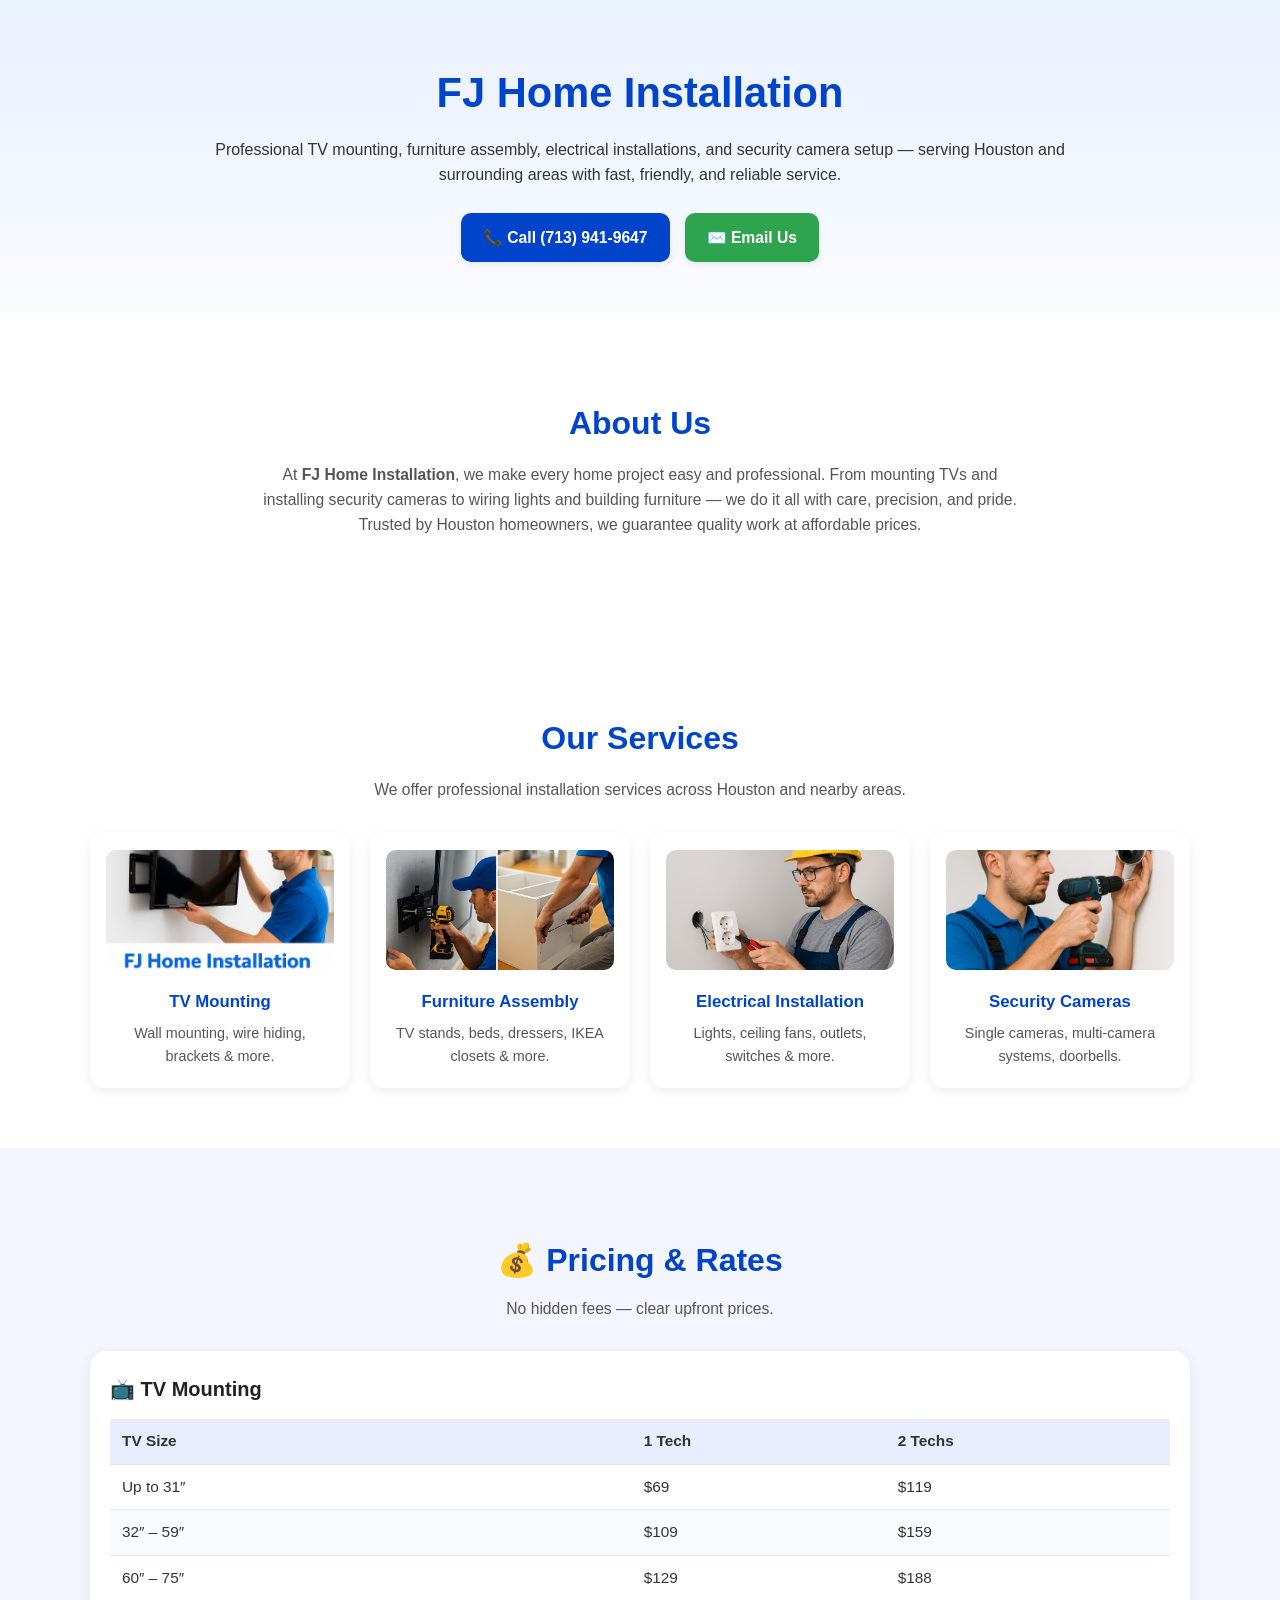
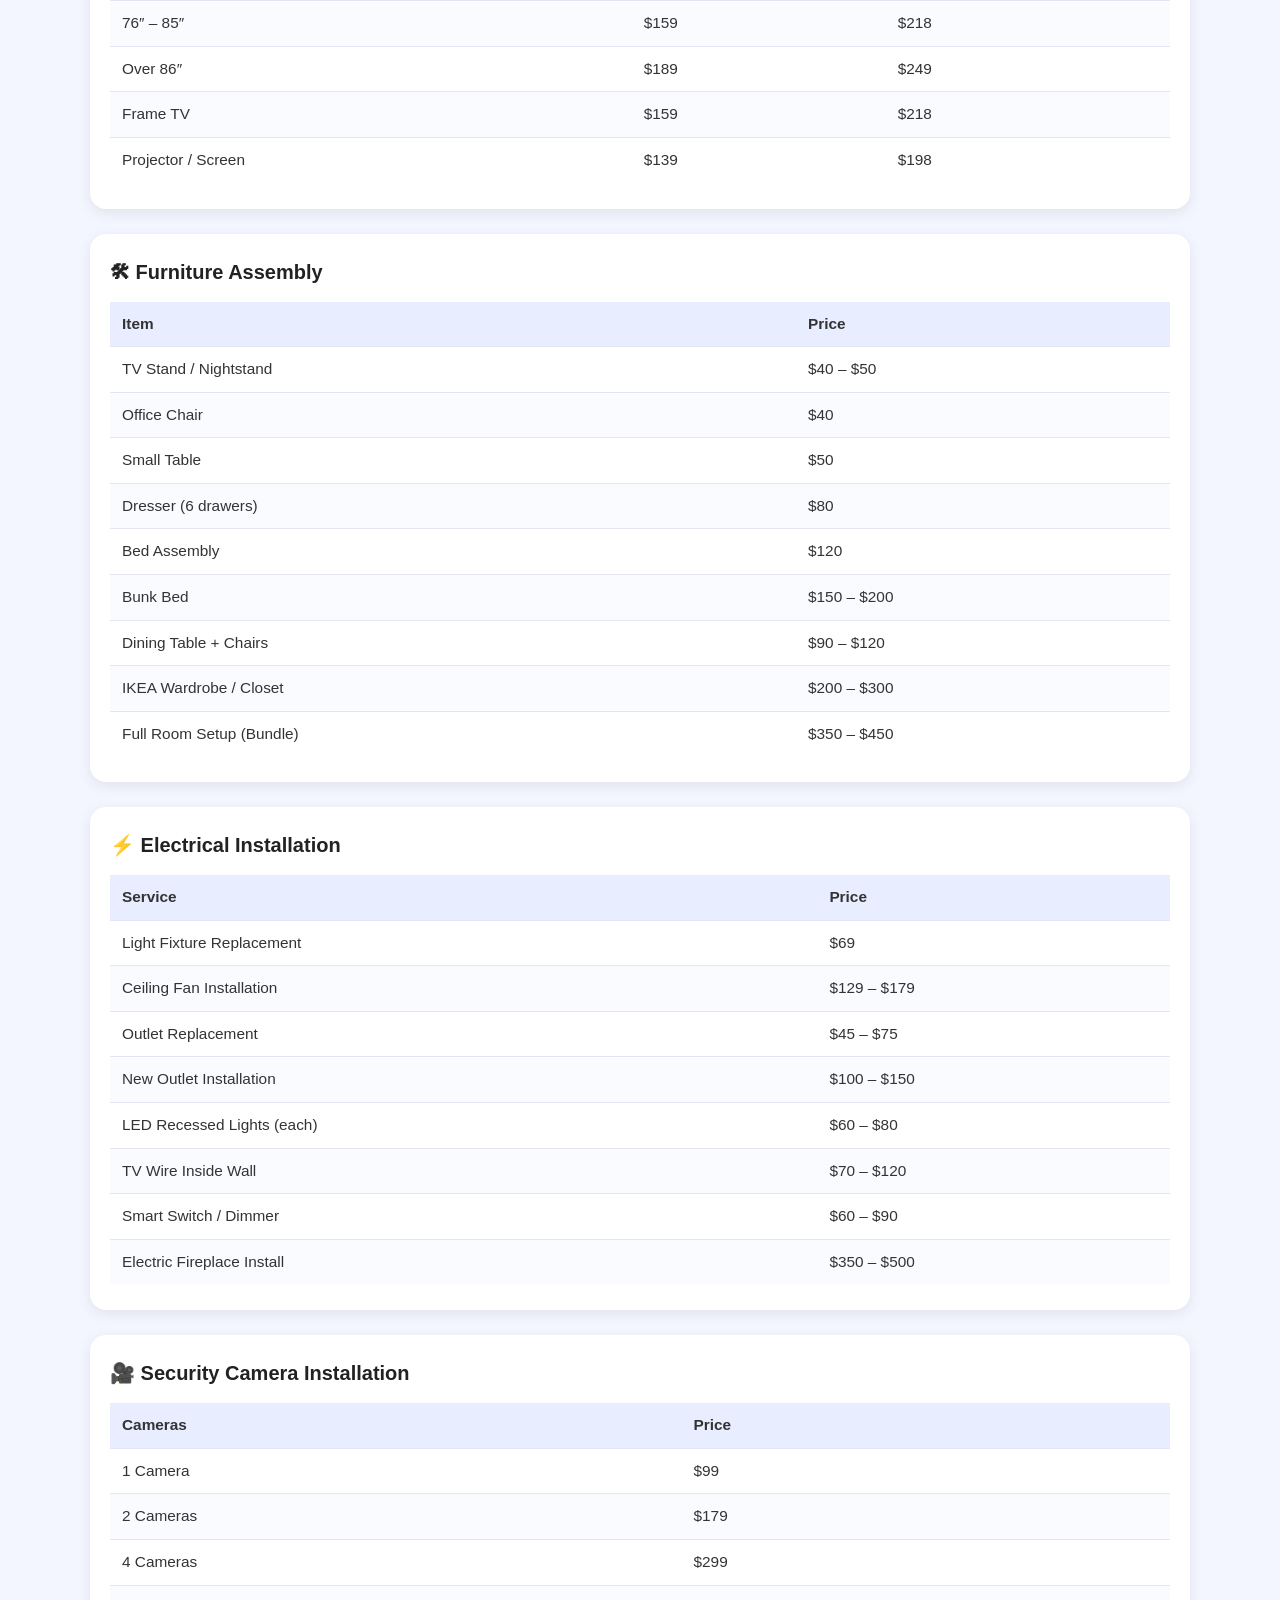
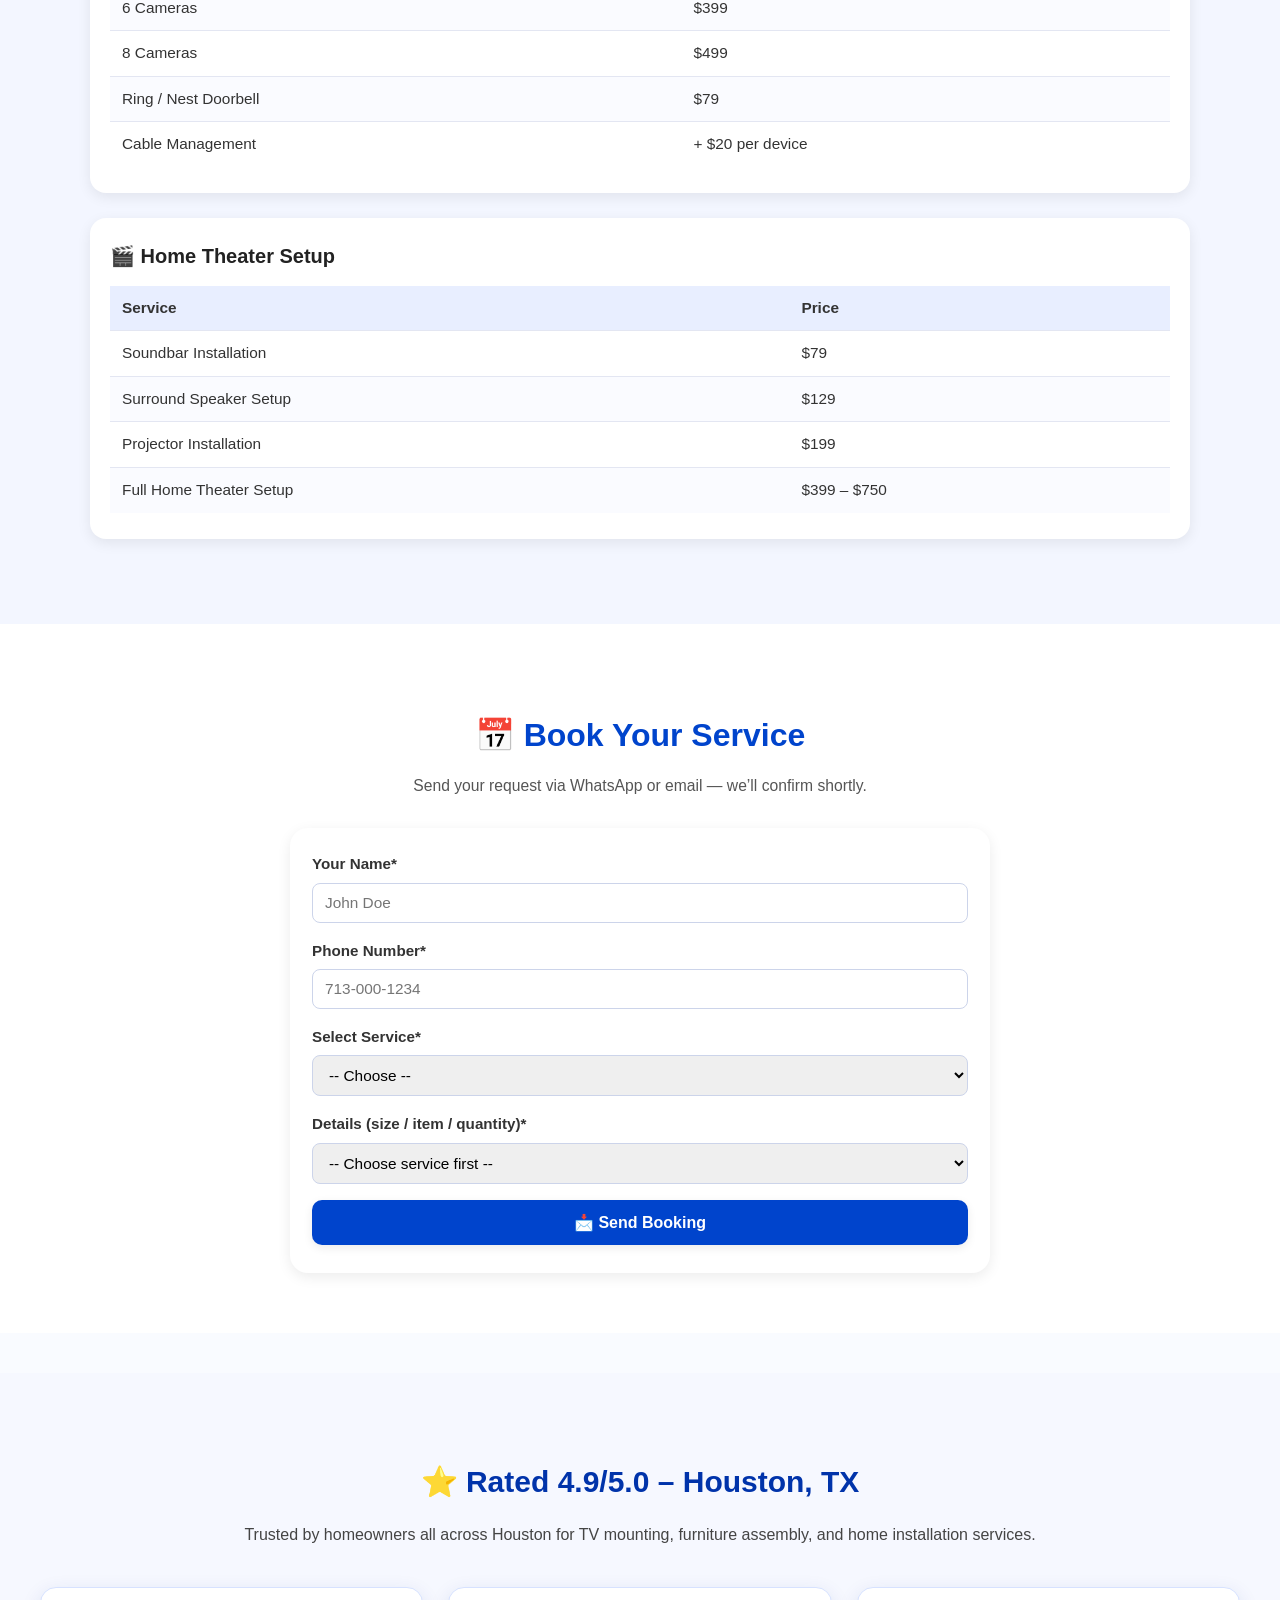
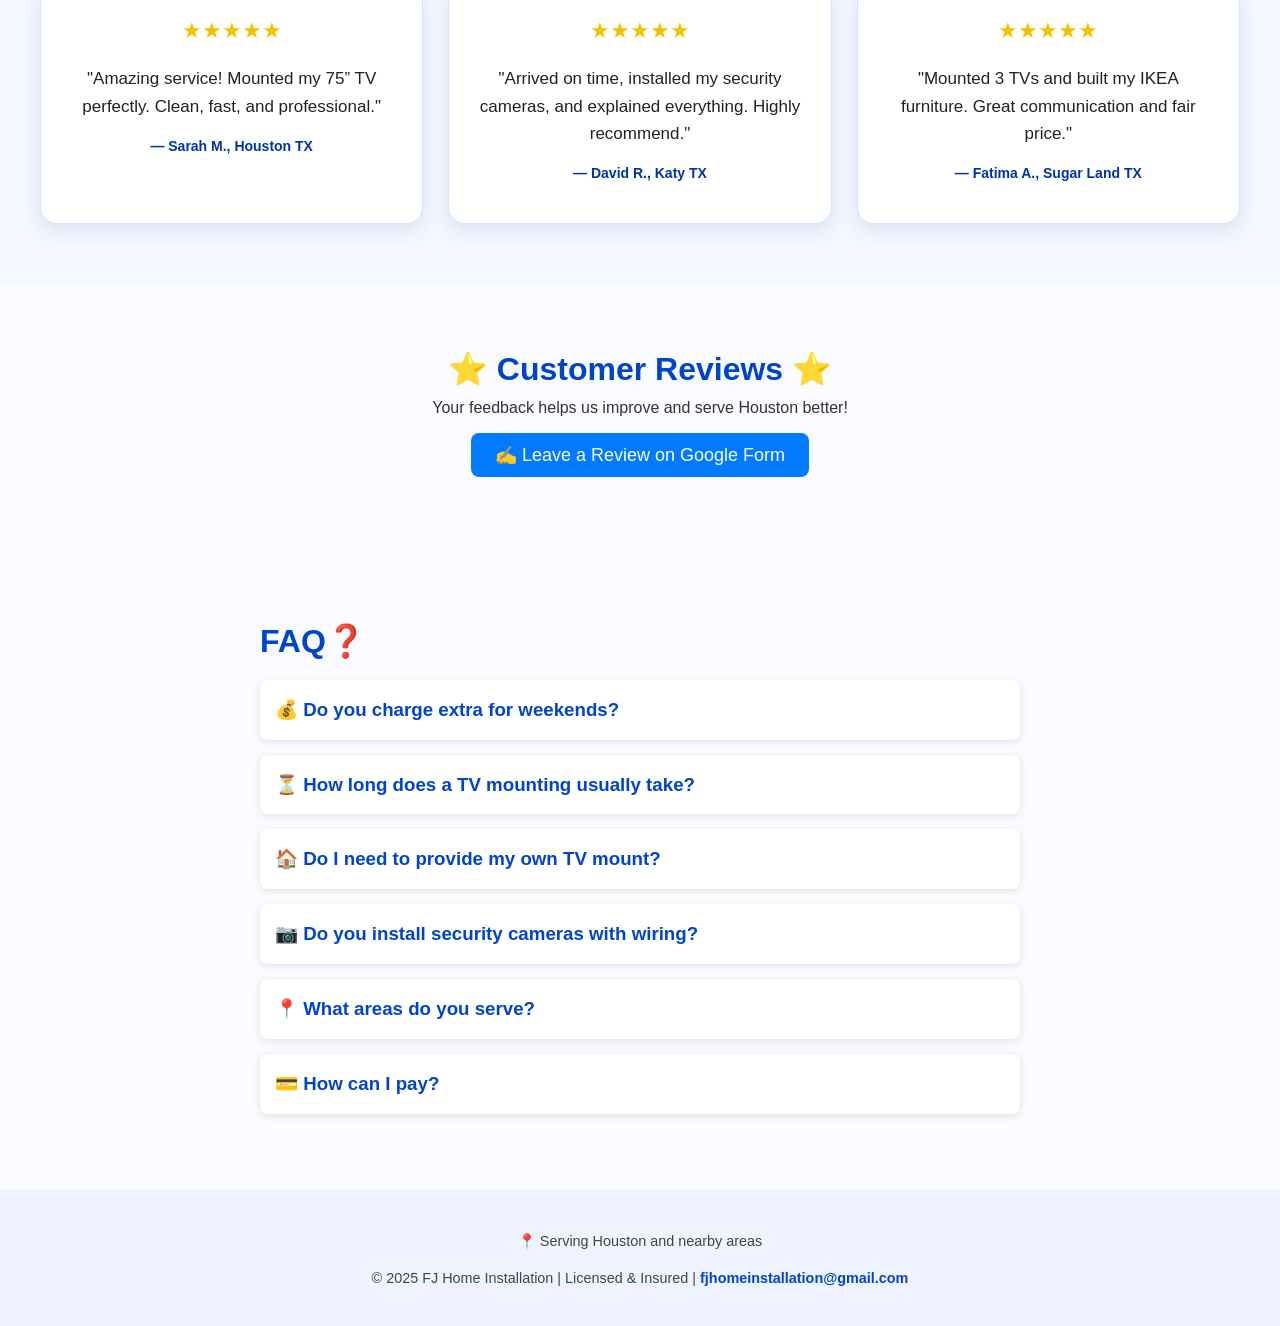
==== index.html @ ea945978 "Update index.html" ====
<!DOCTYPE html>
<html lang="en">
<head>
  <meta charset="UTF-8" />
  <meta name="viewport" content="width=device-width, initial-scale=1.0" />

  <!-- SEO -->
  <title>FJ Home Installation | TV Mounting & Furniture Assembly in Houston TX</title>
  <meta name="description" content="Professional TV mounting, IKEA furniture assembly, electrical work, security camera setup, and home installation services in Houston, Texas. Fast, reliable service — call (713) 941-9647. Licensed & insured.">
  <meta name="keywords" content="TV mounting Houston, IKEA furniture assembly, handyman Houston, home installation Houston Texas, electrical installation Houston, camera setup Houston, furniture assembly near me, TV mounting service TX">
  <meta name="author" content="FJ Home Installation">
  <meta name="robots" content="index, follow">

  <!-- Open Graph (Social Media Preview) -->
  <meta property="og:title" content="FJ Home Installation | Houston TX">
  <meta property="og:description" content="TV mounting, furniture assembly, electrical work & camera setup across Houston TX. Reliable & professional service. Call (713) 941-9647">
  <meta property="og:image" content="https://fjhomeinstallation.com/images/home-install-banner.png">
  <meta property="og:url" content="https://fjhomeinstallation.com">
  <meta property="og:type" content="website">

  <!-- Favicon -->
  <link rel="icon" type="image/png" href="images/home-install-banner.png">

  <!-- Styles -->
  <link rel="stylesheet" href="style.css" />
  <!-- Business Schema for Google -->
<script type="application/ld+json">
{
  "@context": "https://schema.org",
  "@type": "LocalBusiness",
  "name": "FJ Home Installation",
  "image": "https://fjhomeinstallation.com/images/home-install-banner.png",
  "url": "https://fjhomeinstallation.com",
  "telephone": "+1-713-941-9647",
  "email": "fjhomeinstallation@gmail.com",
  "address": {
    "@type": "PostalAddress",
    "addressLocality": "Houston",
    "addressRegion": "TX",
    "addressCountry": "USA"
  },
  "priceRange": "$$",
  "servesCuisine": null,
  "openingHours": "Mo-Su 08:00-20:00",
  "sameAs": [
    "https://www.google.com/search?q=FJ+Home+Installation"
  ]
}
</script>
<!-- FAQ Schema -->
<script type="application/ld+json">
{
  "@context": "https://schema.org",
  "@type": "FAQPage",
  "mainEntity": [
    {
      "@type": "Question",
      "name": "Do you charge extra for weekends?",
      "acceptedAnswer": { "@type": "Answer", "text": "No, our prices stay the same — weekends included." }
    },
    {
      "@type": "Question",
      "name": "How long does a TV mounting usually take?",
      "acceptedAnswer": { "@type": "Answer", "text": "Most installations take 45–90 minutes depending on size and wiring." }
    },
    {
      "@type": "Question",
      "name": "Do I need to provide my own TV mount?",
      "acceptedAnswer": { "@type": "Answer", "text": "You can provide one or we can bring a mount at additional cost." }
    },
    {
      "@type": "Question",
      "name": "Do you install security cameras with wiring?",
      "acceptedAnswer": { "@type": "Answer", "text": "Yes — full setup including wiring inside walls if needed." }
    },
    {
      "@type": "Question",
      "name": "What areas do you serve?",
      "acceptedAnswer": { "@type": "Answer", "text": "We serve Houston and nearby areas." }
    }
  ]
}
</script>

  <!-- Google tag (gtag.js) -->
<script async src="https://www.googletagmanager.com/gtag/js?id=AW-17759523732"></script>
<script>
  window.dataLayer = window.dataLayer || [];
  function gtag(){dataLayer.push(arguments);}
  gtag('js', new Date());
  gtag('config', 'AW-17759523732');
</script>


</head>
<body>

  <!-- HEADER -->
  <header>
    <h1>FJ Home Installation</h1>
    <p class="tagline">
      Professional TV mounting, furniture assembly, electrical installations, and security camera setup — serving Houston and surrounding areas with fast, friendly, and reliable service.
    </p>
    <div class="btn-container">
      <a href="tel:17139419647" class="btn primary">📞 Call (713) 941-9647</a>
      <a href="mailto:fjhomeinstallation@gmail.com" class="btn secondary">✉️ Email Us</a>
    </div>
  </header>

  <!-- ABOUT -->
  <section id="about">
    <h2>About Us</h2>
    <p class="sub">
      At <strong>FJ Home Installation</strong>, we make every home project easy and professional. From mounting TVs and installing security cameras to wiring lights and building furniture — we do it all with care, precision, and pride. Trusted by Houston homeowners, we guarantee quality work at affordable prices.
    </p>
  </section>

  <!-- SERVICES -->
  <section id="services">
    <h2>Our Services</h2>
    <p class="sub">We offer professional installation services across Houston and nearby areas.</p>

    <div class="services-grid">
      <div class="card">
        <img src="images/tv-mounting.png" alt="TV mounting service">
        <h3>TV Mounting</h3>
        <p>Wall mounting, wire hiding, brackets & more.</p>
      </div>

      <div class="card">
        <img src="images/home-install-services.png" alt="Furniture assembly service">
        <h3>Furniture Assembly</h3>
        <p>TV stands, beds, dressers, IKEA closets & more.</p>
      </div>

      <div class="card">
        <img src="images/electrical-work.png" alt="Electrical installation work">
        <h3>Electrical Installation</h3>
        <p>Lights, ceiling fans, outlets, switches & more.</p>
      </div>

      <div class="card">
        <img src="images/camera-install.png" alt="Security camera installation">
        <h3>Security Cameras</h3>
        <p>Single cameras, multi-camera systems, doorbells.</p>
      </div>
    </div>
  </section>

  <!-- PRICING -->
  <section id="pricing">
    <h2>💰 Pricing &amp; Rates</h2>
    <p class="sub">No hidden fees — clear upfront prices.</p>

    <!-- TV MOUNTING -->
    <div class="price-box">
      <h3>📺 TV Mounting</h3>
      <table>
        <thead>
          <tr>
            <th>TV Size</th>
            <th>1 Tech</th>
            <th>2 Techs</th>
          </tr>
        </thead>
        <tbody>
          <tr><td>Up to 31″</td><td>$69</td><td>$119</td></tr>
          <tr><td>32″ – 59″</td><td>$109</td><td>$159</td></tr>
          <tr><td>60″ – 75″</td><td>$129</td><td>$188</td></tr>
          <tr><td>76″ – 85″</td><td>$159</td><td>$218</td></tr>
          <tr><td>Over 86″</td><td>$189</td><td>$249</td></tr>
          <tr><td>Frame TV</td><td>$159</td><td>$218</td></tr>
          <tr><td>Projector / Screen</td><td>$139</td><td>$198</td></tr>
        </tbody>
      </table>
    </div>

    <!-- FURNITURE ASSEMBLY -->
    <div class="price-box">
      <h3>🛠 Furniture Assembly</h3>
      <table>
        <thead>
          <tr>
            <th>Item</th>
            <th>Price</th>
          </tr>
        </thead>
        <tbody>
          <tr><td>TV Stand / Nightstand</td><td>$40 – $50</td></tr>
          <tr><td>Office Chair</td><td>$40</td></tr>
          <tr><td>Small Table</td><td>$50</td></tr>
          <tr><td>Dresser (6 drawers)</td><td>$80</td></tr>
          <tr><td>Bed Assembly</td><td>$120</td></tr>
          <tr><td>Bunk Bed</td><td>$150 – $200</td></tr>
          <tr><td>Dining Table + Chairs</td><td>$90 – $120</td></tr>
          <tr><td>IKEA Wardrobe / Closet</td><td>$200 – $300</td></tr>
          <tr><td>Full Room Setup (Bundle)</td><td>$350 – $450</td></tr>
        </tbody>
      </table>
    </div>

    <!-- ELECTRICAL -->
    <div class="price-box">
      <h3>⚡ Electrical Installation</h3>
      <table>
        <thead>
          <tr>
            <th>Service</th>
            <th>Price</th>
          </tr>
        </thead>
        <tbody>
          <tr><td>Light Fixture Replacement</td><td>$69</td></tr>
          <tr><td>Ceiling Fan Installation</td><td>$129 – $179</td></tr>
          <tr><td>Outlet Replacement</td><td>$45 – $75</td></tr>
          <tr><td>New Outlet Installation</td><td>$100 – $150</td></tr>
          <tr><td>LED Recessed Lights (each)</td><td>$60 – $80</td></tr>
          <tr><td>TV Wire Inside Wall</td><td>$70 – $120</td></tr>
          <tr><td>Smart Switch / Dimmer</td><td>$60 – $90</td></tr>
          <tr><td>Electric Fireplace Install</td><td>$350 – $500</td></tr>
        </tbody>
      </table>
    </div>

    <!-- SECURITY CAMERAS -->
    <div class="price-box">
      <h3>🎥 Security Camera Installation</h3>
      <table>
        <thead>
          <tr>
            <th>Cameras</th>
            <th>Price</th>
          </tr>
        </thead>
        <tbody>
          <tr><td>1 Camera</td><td>$99</td></tr>
          <tr><td>2 Cameras</td><td>$179</td></tr>
          <tr><td>4 Cameras</td><td>$299</td></tr>
          <tr><td>6 Cameras</td><td>$399</td></tr>
          <tr><td>8 Cameras</td><td>$499</td></tr>
          <tr><td>Ring / Nest Doorbell</td><td>$79</td></tr>
          <tr><td>Cable Management</td><td>+ $20 per device</td></tr>
        </tbody>
      </table>
    </div>

    <!-- HOME THEATER -->
    <div class="price-box">
      <h3>🎬 Home Theater Setup</h3>
      <table>
        <thead>
          <tr>
            <th>Service</th>
            <th>Price</th>
          </tr>
        </thead>
        <tbody>
          <tr><td>Soundbar Installation</td><td>$79</td></tr>
          <tr><td>Surround Speaker Setup</td><td>$129</td></tr>
          <tr><td>Projector Installation</td><td>$199</td></tr>
          <tr><td>Full Home Theater Setup</td><td>$399 – $750</td></tr>
        </tbody>
      </table>
    </div>
  </section>

  <!-- BOOKING -->
  <section id="booking">
    <h2>📅 Book Your Service</h2>
    <p class="sub">Send your request via WhatsApp or email — we’ll confirm shortly.</p>

    <div class="booking-card">
      <form onsubmit="sendBooking(event)">
        <div class="form-group">
          <label for="name">Your Name*</label>
          <input type="text" id="name" required placeholder="John Doe">
        </div>

        <div class="form-group">
          <label for="phoneNum">Phone Number*</label>
          <input type="tel" id="phoneNum" required placeholder="713-000-1234">
        </div>

        <div class="form-group">
          <label for="service">Select Service*</label>
          <select id="service" required>
            <option value="">-- Choose --</option>
            <option value="TV Mounting">TV Mounting</option>
            <option value="Furniture Assembly">Furniture Assembly</option>
            <option value="Electrical Installation">Electrical Installation</option>
            <option value="Security Camera Installation">Security Camera Installation</option>
            <option value="Home Theater Setup">Home Theater Setup</option>
          </select>
        </div>

        <div class="form-group" id="tech-group" style="display:none;">
          <label for="tech">Number of Techs*</label>
          <select id="tech">
            <option value="">-- Choose --</option>
            <option value="1 Tech">1 Tech (you help)</option>
            <option value="2 Techs">2 Techs (full service)</option>
          </select>
        </div>

        <div class="form-group">
          <label for="detail" id="detail-label">Details (size / item / quantity)*</label>
          <select id="detail" required>
            <option value="">-- Choose service first --</option>
          </select>
        </div>

        <button type="submit" class="btn-book">📩 Send Booking</button>
      </form>
    </div>
  </section>
  <!-- ⭐ NEW CUSTOMER REVIEW CARDS -->
<section id="reviews-cards" class="reviews-cards-section">
    <div class="reviews-header">
        <h2>⭐ Rated 4.9/5.0 – Houston, TX</h2>
        <p>Trusted by homeowners all across Houston for TV mounting, furniture assembly, and home installation services.</p>
    </div>

    <div class="reviews-container">

        <!-- Review Card 1 -->
        <div class="review-card">
            <div class="stars">★★★★★</div>
            <p class="review-text">"Amazing service! Mounted my 75” TV perfectly. Clean, fast, and professional."</p>
            <p class="review-name">— Sarah M., Houston TX</p>
        </div>

        <!-- Review Card 2 -->
        <div class="review-card">
            <div class="stars">★★★★★</div>
            <p class="review-text">"Arrived on time, installed my security cameras, and explained everything. Highly recommend."</p>
            <p class="review-name">— David R., Katy TX</p>
        </div>

        <!-- Review Card 3 (Fatima — FIXED) -->
        <div class="review-card">
            <div class="stars">★★★★★</div>
            <p class="review-text">"Mounted 3 TVs and built my IKEA furniture. Great communication and fair price."</p>
            <p class="review-name">— Fatima A., Sugar Land TX</p>
        </div>

    </div> <!-- END reviews-container -->
</section> <!-- END reviews-cards -->

<section id="reviews" class="reviews-section">
    <h2>⭐ Customer Reviews ⭐</h2>
    <p class="reviews-desc">Your feedback helps us improve and serve Houston better!</p>

    <a 
      href="https://docs.google.com/forms/d/e/1FAIpQLSe9zt8FLrPhoZqzOB39yl7vXZ_t0n6Ue8OZa03GRSnGdDCLHA/viewform"
      target="_blank"
      class="review-btn"
    >
      ✍️ Leave a Review on Google Form
    </a>
</section>

 
  <!-- FAQ SECTION -->
<section id="faq">
  <h2>FAQ❓</h2>

  <div class="faq-item">
    <h3>💰 Do you charge extra for weekends?</h3>
    <p>No, our rates stay the same on weekends — unless it’s an emergency job.</p>
  </div>

  <div class="faq-item">
    <h3>⏳ How long does a TV mounting usually take?</h3>
    <p>Most jobs take 45–90 minutes depending on size and wall type.</p>
  </div>

  <div class="faq-item">
    <h3>🏠 Do I need to provide my own TV mount?</h3>
    <p>You can provide your own mount or we can bring one for an additional cost.</p>
  </div>

  <div class="faq-item">
    <h3>📷 Do you install security cameras with wiring?</h3>
    <p>Yes — we install wired & wireless camera systems for homes and businesses.</p>
  </div>

  <div class="faq-item">
    <h3>📍 What areas do you serve?</h3>
    <p>We serve Houston and all nearby areas within 50 miles.</p>
  </div>

  <div class="faq-item">
    <h3>💳 How can I pay?</h3>
    <p>Payment is collected after the job is completed.</p>
  </div>
</section>

   <!-- FOOTER -->
  <footer>
    <p>📍 Serving Houston and nearby areas</p>
    <p>© 2025 FJ Home Installation | Licensed &amp; Insured | 
      <a href="mailto:fjhomeinstallation@gmail.com">fjhomeinstallation@gmail.com</a>
    </p>
  </footer>

  <!-- BOOKING SCRIPT -->
  <script>
    // Detail options for each service
    const detailOptions = {
      "TV Mounting": [
        'Up to 31" TV',
        '32" – 59" TV',
        '60" – 75" TV',
        '76" – 85" TV',
        'Over 86" TV',
        'Frame TV',
        'Projector / Screen'
      ],
      "Furniture Assembly": [
        "TV Stand / Nightstand",
        "Office Chair",
        "Small Table",
        "Dresser (6 drawers)",
        "Bed Assembly",
        "Bunk Bed",
        "Dining Table + Chairs",
        "IKEA Wardrobe / Closet",
        "Full Room Setup (Bundle)"
      ],
      "Electrical Installation": [
        "Light Fixture Replacement",
        "Ceiling Fan Installation",
        "Outlet Replacement",
        "New Outlet Installation",
        "LED Recessed Lights (each)",
        "TV Wire Inside Wall",
        "Smart Switch / Dimmer",
        "Electric Fireplace Install"
      ],
      "Security Camera Installation": [
        "1 Camera",
        "2 Cameras",
        "4 Cameras",
        "6 Cameras",
        "8 Cameras",
        "Ring / Nest Doorbell",
        "Cable Management (+$20 per device)"
      ],
      "Home Theater Setup": [
        "Soundbar Installation",
        "Surround Speaker Setup",
        "Projector Installation",
        "Full Home Theater Setup"
      ]
    };

    const serviceSelect = document.getElementById("service");
    const detailSelect  = document.getElementById("detail");
    const detailLabel   = document.getElementById("detail-label");
    const techGroup     = document.getElementById("tech-group");
    const techSelect    = document.getElementById("tech");

    // When service changes, update details + show/hide tech
    serviceSelect.addEventListener("change", function () {
      const service = this.value;

      // Reset detail select
      detailSelect.innerHTML = "";
      const placeholder = document.createElement("option");
      placeholder.value = "";
      placeholder.textContent = "-- Choose --";
      detailSelect.appendChild(placeholder);

      // Show / hide tech field
      if (service === "TV Mounting") {
        techGroup.style.display = "block";
        techSelect.required = true;
      } else {
        techGroup.style.display = "none";
        techSelect.required = false;
        techSelect.value = "";
      }

      // Update label
      if (service === "TV Mounting") {
        detailLabel.textContent = "TV Size*";
      } else if (service === "Furniture Assembly") {
        detailLabel.textContent = "What Item?*";
      } else if (service === "Electrical Installation") {
        detailLabel.textContent = "Electrical Service*";
      } else if (service === "Security Camera Installation") {
        detailLabel.textContent = "Camera Package*";
      } else if (service === "Home Theater Setup") {
        detailLabel.textContent = "Home Theater Service*";
      } else {
        detailLabel.textContent = "Details (size / item / quantity)*";
      }

      // Fill detail options
      if (detailOptions[service]) {
        detailOptions[service].forEach(function (opt) {
          const option = document.createElement("option");
          option.value = opt;
          option.textContent = opt;
          detailSelect.appendChild(option);
        });
      }
    });

    function sendBooking(event) {
      event.preventDefault();

      const name    = document.getElementById("name").value.trim();
      const phone   = document.getElementById("phoneNum").value.trim();
      const service = serviceSelect.value;
      const detail  = detailSelect.value;
      const tech    = techSelect.value;

      if (!name || !phone || !service || !detail) {
        alert("Please fill all required fields.");
        return;
      }

      if (service === "TV Mounting" && !tech) {
        alert("Please choose number of techs for TV Mounting.");
        return;
      }

      let message = "Booking Request from FJ Home Installation website:%0A";
      message += "Name: " + name + "%0A";
      message += "Phone: " + phone + "%0A";
      message += "Service: " + service + "%0A";
      if (service === "TV Mounting") {
        message += "TV Size: " + detail + "%0A";
        message += "Number of Techs: " + tech + "%0A";
      } else {
        message += "Details: " + detail + "%0A";
      }

      const whatsappURL = "https://api.whatsapp.com/send?phone=17139419647&text=" + message;
      const emailSubject = encodeURIComponent("Booking Request - " + service);
      const emailBody    = decodeURIComponent(message).replace(/%0A/g, "\n");
      const emailURL     = "mailto:fjhomeinstallation@gmail.com?subject=" + emailSubject + "&body=" + encodeURIComponent(emailBody);

      window.open(whatsappURL, "_blank");
      window.open(emailURL, "_blank");
    }
  </script>
  <script>
document.querySelectorAll(".faq-item h3").forEach(item => {
  item.addEventListener("click", () => {
    const p = item.nextElementSibling;
    p.style.display = (p.style.display === "block") ? "none" : "block";
  });
});
</script>
</body>
</html>
---- style.css ----
/* GLOBAL */
:root {
  --brand: #0044cc;
  --brand-dark: #003499;
  --accent: #2ea44f;
  --bg: #f9fbff;
  --bg-section: #f3f6ff;
  --text: #333;
  --card-bg: #ffffff;
  --shadow: rgba(0, 0, 0, 0.08);
}

*,
*::before,
*::after {
  box-sizing: border-box;
}

body {
  font-family: "Segoe UI", Tahoma, sans-serif;
  margin: 0;
  background: var(--bg);
  color: var(--text);
  line-height: 1.6;
}

/* HEADER */
header {
  text-align: center;
  padding: 60px 20px 50px;
  background: linear-gradient(180deg, #e9f0ff, #f9fbff);
}

header h1 {
  margin: 0 0 10px;
  font-size: 2.6rem;
  color: var(--brand);
}

header .tagline {
  max-width: 900px;
  margin: 0 auto 25px;
  font-size: 1rem;
}

.btn-container {
  display: flex;
  justify-content: center;
  gap: 15px;
  flex-wrap: wrap;
}

/* BUTTONS */
.btn {
  display: inline-block;
  padding: 12px 22px;
  border-radius: 10px;
  text-decoration: none;
  font-weight: 600;
  font-size: 0.98rem;
  transition: background 0.2s ease, transform 0.1s ease, box-shadow 0.1s ease;
  box-shadow: 0 2px 6px var(--shadow);
}

.btn.primary {
  background: var(--brand);
  color: #ffffff;
}

.btn.secondary {
  background: var(--accent);
  color: #ffffff;
}

.btn:hover {
  transform: translateY(-1px);
  box-shadow: 0 4px 10px var(--shadow);
}

.btn.primary:hover {
  background: var(--brand-dark);
}

.btn.secondary:hover {
  background: #24823b;
}

/* SECTIONS */
section {
  padding: 60px 20px;
  text-align: center;
}

h2 {
  color: var(--brand);
  margin-bottom: 12px;
  font-size: 2rem;
}

.sub {
  max-width: 780px;
  margin: 0 auto 30px;
  font-size: 0.98rem;
  color: #555;
}

/* ABOUT */
#about {
  background: #ffffff;
}

/* SERVICES */
#services {
  background: #ffffff;
}

.services-grid {
  display: grid;
  grid-template-columns: repeat(4, minmax(0, 1fr));
  gap: 20px;
  max-width: 1100px;
  margin: 25px auto 0;
}

.card {
  background: var(--card-bg);
  border-radius: 14px;
  padding: 18px 16px 20px;
  box-shadow: 0 3px 12px var(--shadow);
  text-align: center;
  transition: transform 0.15s ease, box-shadow 0.15s ease;
}

.card img {
  width: 100%;
  max-height: 120px;
  object-fit: cover;
  border-radius: 10px;
  margin-bottom: 12px;
}

.card h3 {
  margin: 0 0 6px;
  color: var(--brand);
  font-size: 1.05rem;
}

.card p {
  margin: 0;
  font-size: 0.9rem;
  color: #555;
}

.card:hover {
  transform: translateY(-4px);
  box-shadow: 0 6px 18px var(--shadow);
}

/* PRICING */
#pricing {
  background: var(--bg-section);
}

#pricing h2 {
  margin-bottom: 10px;
}

.price-box {
  background: var(--card-bg);
  max-width: 1100px;
  margin: 25px auto;
  padding: 22px 20px 26px;
  border-radius: 16px;
  box-shadow: 0 4px 14px var(--shadow);
  text-align: left;
}

.price-box h3 {
  margin: 0 0 14px;
  font-size: 1.25rem;
  color: #222;
}

.price-box table {
  width: 100%;
  border-collapse: collapse;
  font-size: 0.96rem;
}

.price-box th,
.price-box td {
  padding: 10px 12px;
  border-bottom: 1px solid #e3e6f2;
}

.price-box thead th {
  background: #e8eeff;
  font-weight: 700;
}

.price-box tbody tr:nth-child(even) {
  background: #fafbff;
}

.price-box tbody tr:last-child td {
  border-bottom: none;
}

/* BOOKING */
#booking {
  background: #ffffff;
}

.booking-card {
  max-width: 700px;
  margin: 0 auto;
  background: var(--card-bg);
  padding: 24px 22px 28px;
  border-radius: 18px;
  box-shadow: 0 4px 14px var(--shadow);
  text-align: left;
}

.booking-card form {
  width: 100%;
}

.form-group {
  margin-bottom: 16px;
}

.form-group label {
  display: block;
  font-size: 0.95rem;
  font-weight: 600;
  margin-bottom: 6px;
}

.form-group input,
.form-group select {
  width: 100%;
  padding: 10px 12px;
  border-radius: 8px;
  border: 1px solid #ccd4ea;
  font-size: 0.96rem;
  font-family: inherit;
  outline: none;
  transition: border-color 0.15s ease, box-shadow 0.15s ease;
}

.form-group input:focus,
.form-group select:focus {
  border-color: var(--brand);
  box-shadow: 0 0 0 2px rgba(0, 68, 204, 0.15);
}

.btn-book {
  width: 100%;
  border: none;
  border-radius: 10px;
  padding: 13px 20px;
  background: var(--brand);
  color: #ffffff;
  font-weight: 600;
  font-size: 1rem;
  cursor: pointer;
  box-shadow: 0 3px 10px var(--shadow);
  transition: background 0.15s ease, transform 0.1s ease, box-shadow 0.1s ease;
}

.btn-book:hover {
  background: var(--brand-dark);
  transform: translateY(-1px);
  box-shadow: 0 5px 14px var(--shadow);
}

/* FOOTER */
footer {
  background: #eef3ff;
  text-align: center;
  padding: 26px 16px 22px;
  font-size: 0.9rem;
  color: #444;
}

footer a {
  color: var(--brand);
  font-weight: 600;
  text-decoration: none;
}

footer a:hover {
  text-decoration: underline;
}

/* RESPONSIVE */
@media (max-width: 1024px) {
  .services-grid {
    grid-template-columns: repeat(2, minmax(0, 1fr));
  }

  .price-box {
    margin: 18px 12px;
  }

  .booking-card {
    margin: 0 12px;
  }
}

@media (max-width: 640px) {
  header {
    padding: 40px 16px 32px;
  }

  header h1 {
    font-size: 2.1rem;
  }

  .services-grid {
    grid-template-columns: 1fr;
  }

  section {
    padding: 40px 16px;
  }

  .price-box {
    padding: 18px 15px 22px;
  }

  .booking-card {
    padding: 18px 15px 22px;
  }
}
/* FAQ Section */
#faq {
  padding: 60px 20px;
  max-width: 800px;
  margin: auto;
  text-align: left;
}

.faq-item {
  background: #fff;
  padding: 15px;
  margin-bottom: 15px;
  border-radius: 8px;
  box-shadow: 0 2px 8px rgba(0,0,0,0.1);
}

.faq-item h3 {
  margin: 0;
  color: var(--brand);
  cursor: pointer;
}

.faq-item p {
  margin-top: 8px;
  display: none;     /* Hidden until clicked */
}
.review-section {
    text-align: center;
    padding: 40px 20px;
    background: #f8f9ff;
}

.review-section h2 {
    font-size: 28px;
    color: #0044cc;
    margin-bottom: 10px;
}

.review-section p {
    font-size: 16px;
    color: #555;
    margin-bottom: 20px;
}

.review-btn {
    background: #007bff;
    color: white;
    padding: 12px 24px;
    text-decoration: none;
    border-radius: 8px;
    font-size: 18px;
    transition: 0.3s ease;
}

.review-btn:hover {
    background: #0056b3;
}

/* Google Form Embed Styling */
.reviews-section iframe {
  max-width: 800px;
  width: 100%;
  border-radius: 8px;
  box-shadow: 0 4px 12px rgba(0,0,0,0.15);
}

/* ⭐ Luxury Blue Review Cards (v2 fixed) */
.reviews-cards-section {
    background: #f6f8ff;
    padding: 60px 20px;
    text-align: center;
    margin-top: 40px;
}

.reviews-cards-section .reviews-header h2 {
    font-size: 30px;
    color: #0033aa;
    font-weight: bold;
    margin-bottom: 10px;
}

.reviews-cards-section .reviews-header p {
    font-size: 16px;
    color: #444;
    margin-bottom: 40px;
}

.reviews-cards-section .reviews-container {
    display: grid;
    grid-template-columns: repeat(auto-fit, minmax(280px, 1fr));
    gap: 25px;
    padding: 0 20px;
}

.reviews-cards-section .review-card {
    background: white;
    padding: 25px;
    border-radius: 16px;
    box-shadow: 0 6px 20px rgba(0, 50, 150, 0.12);
    border: 1px solid #d7e2ff;
    transition: 0.3s ease;
}

.reviews-cards-section .review-card:hover {
    transform: translateY(-5px);
}

.reviews-cards-section .stars {
    font-size: 22px;
    color: #f2c200;
    margin-bottom: 12px;
}

.reviews-cards-section .review-text {
    font-size: 17px;
    color: #222;
    margin-bottom: 15px;
}

.reviews-cards-section .review-name {
    font-size: 14px;
    color: #0033aa;
    font-weight: bold;
}

#reviews h2,
#reviews p {
    text-align: center !important;
    margin: 0 auto;
}

/* Fix Customer Reviews alignment */
#reviews {
    text-align: center !important;
}

#reviews p {
    text-align: center !important;
    margin-left: auto;
    margin-right: auto;
}

.reviews-desc {
    display: block;
    text-align: center !important;
    width: 100%;
    margin: 0 auto 20px auto !important;
}

.reviews-section p {
    max-width: 600px;
    margin: 0 auto 20px auto !important;
    text-align: center !important;
}
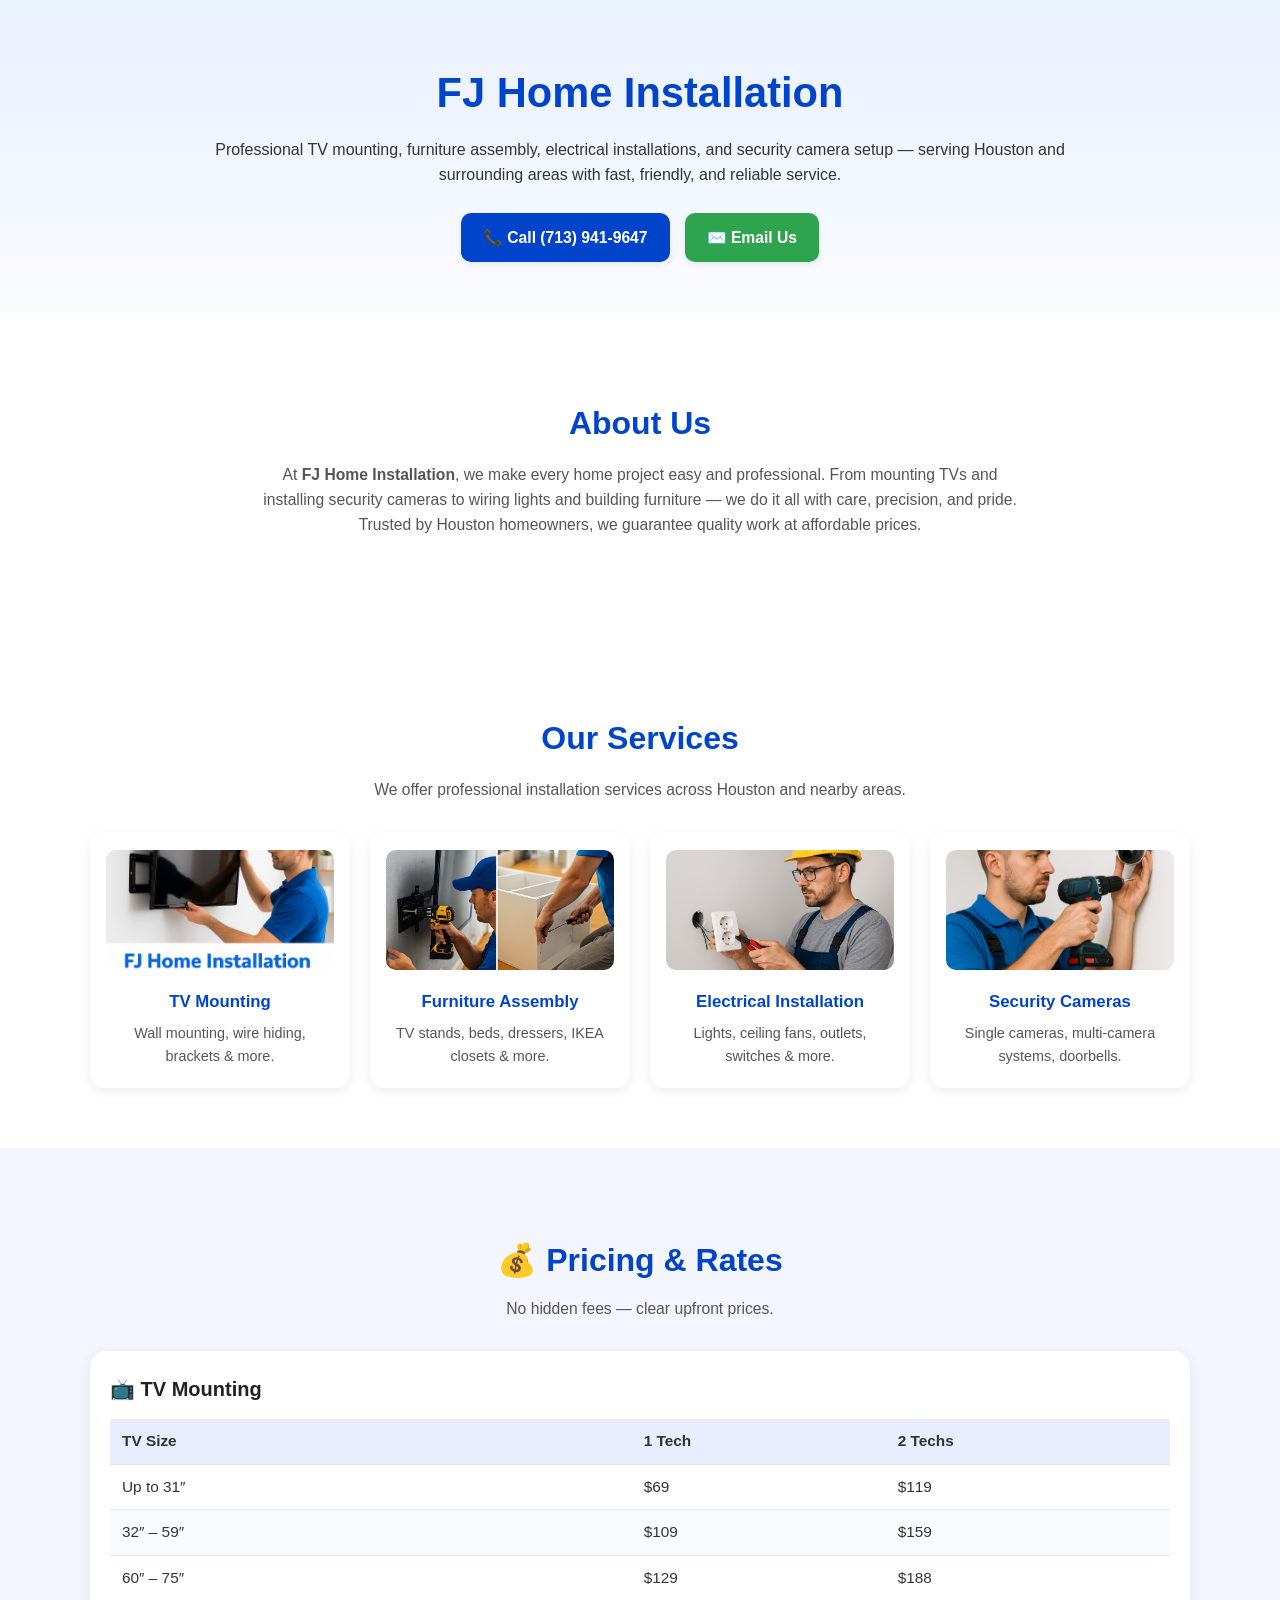
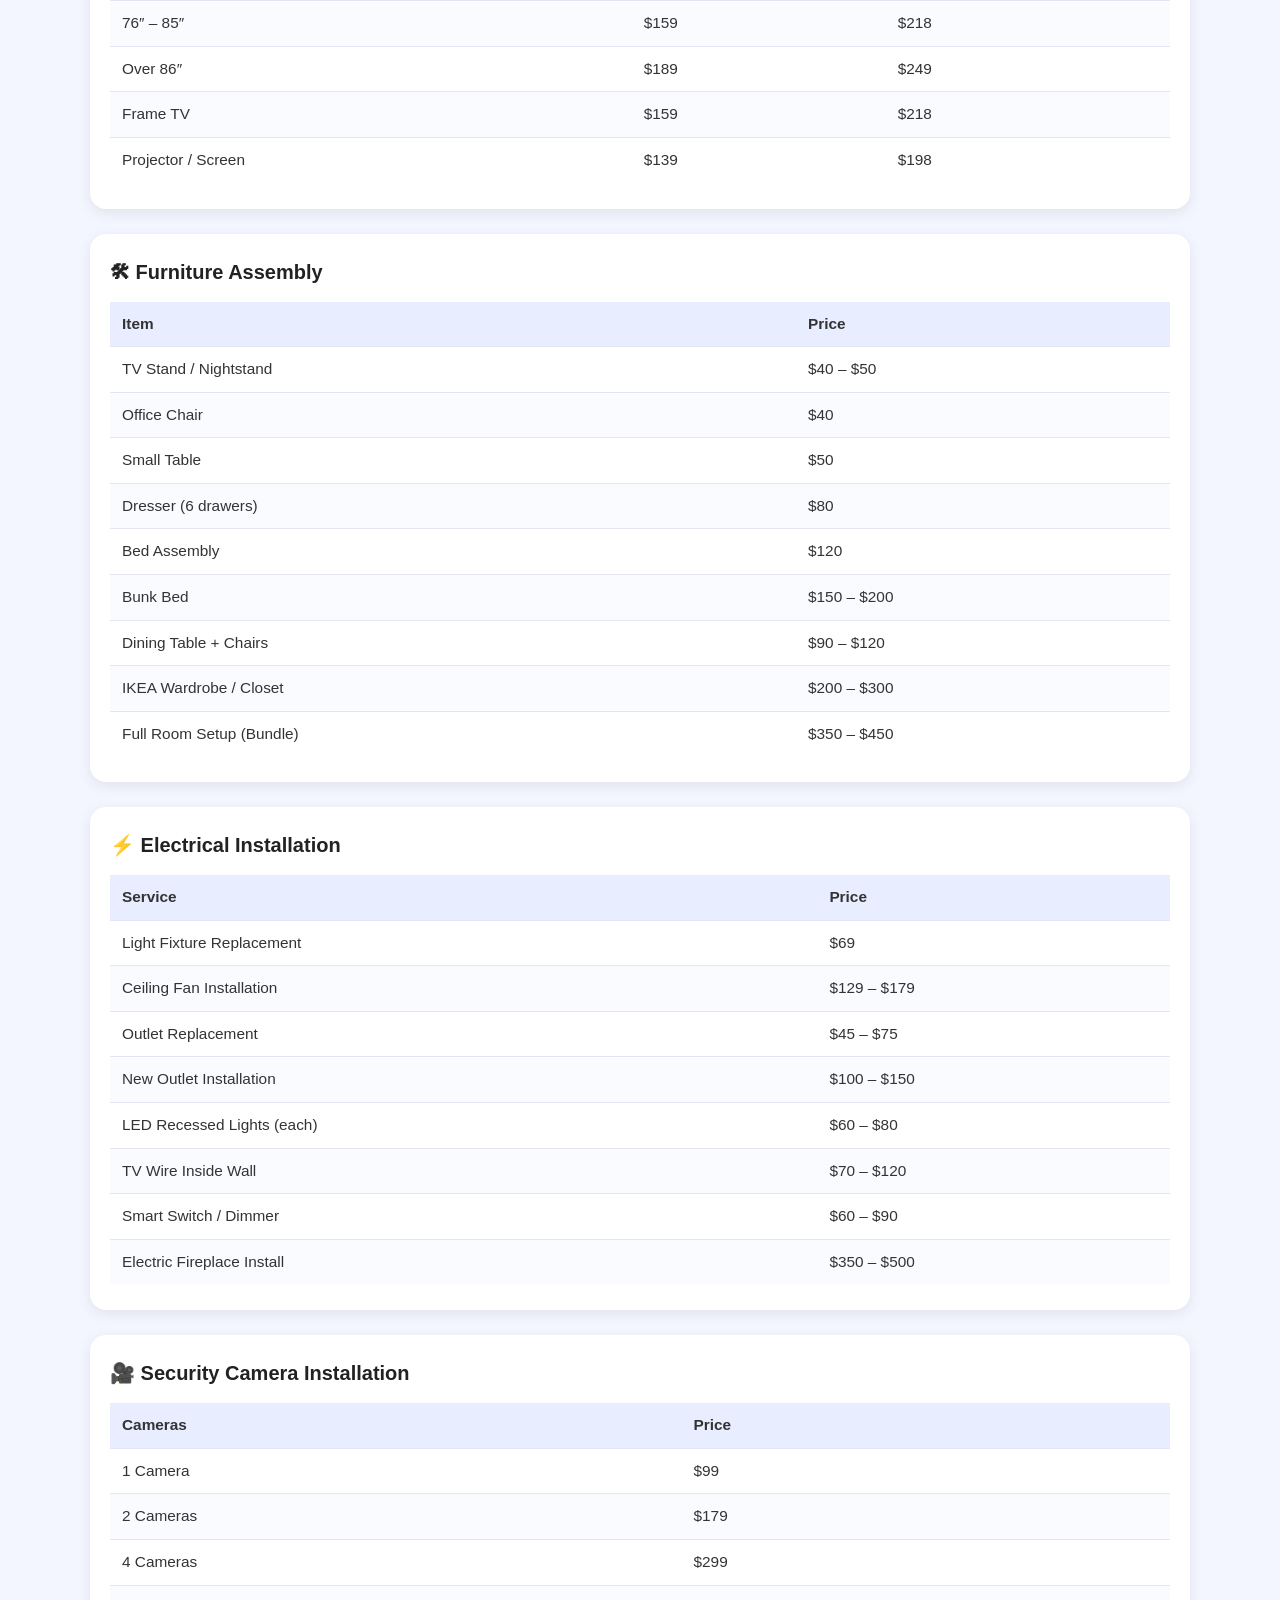
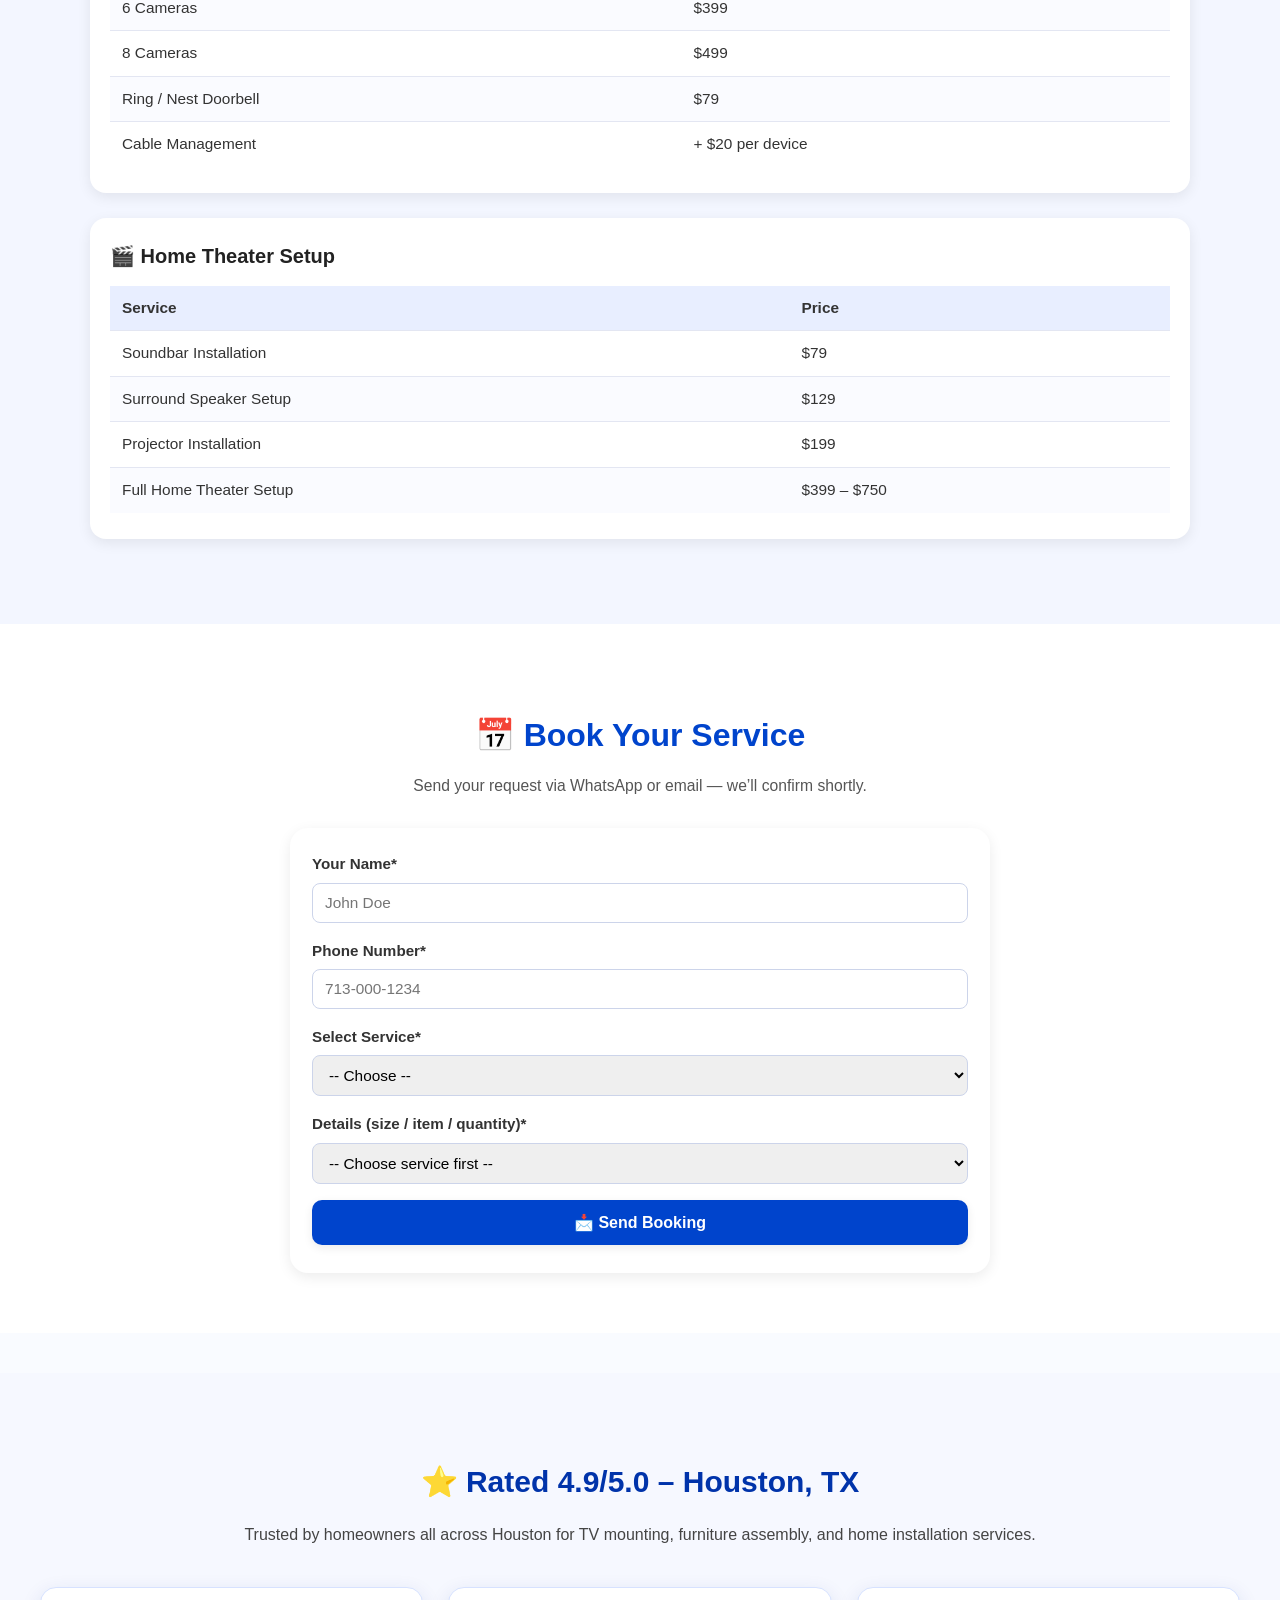
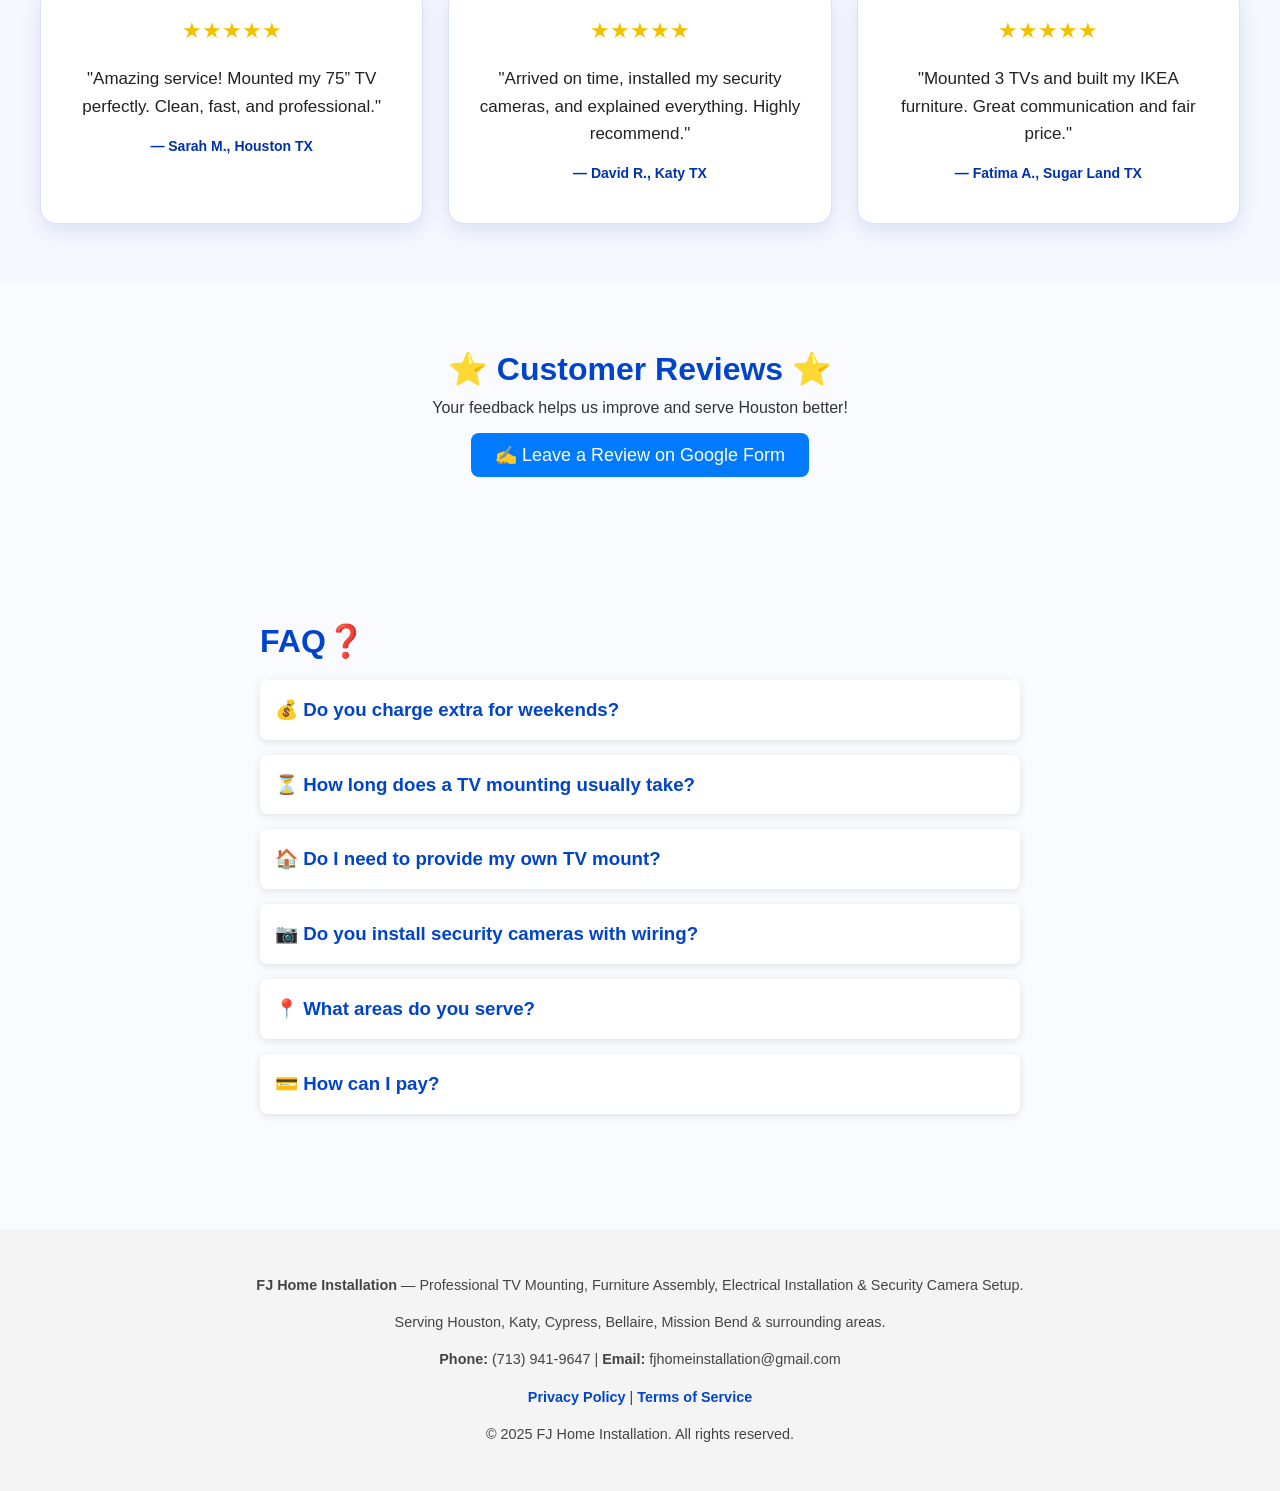
==== commit 4700d596: "Update index.html" ====
--- a/index.html
+++ b/index.html
@@ -396,12 +396,20 @@
 </section>
 
    <!-- FOOTER -->
-  <footer>
-    <p>📍 Serving Houston and nearby areas</p>
-    <p>© 2025 FJ Home Installation | Licensed &amp; Insured | 
-      <a href="mailto:fjhomeinstallation@gmail.com">fjhomeinstallation@gmail.com</a>
+ <footer style="background:#f4f4f4; padding:30px; text-align:center; margin-top:40px;">
+    <p><strong>FJ Home Installation</strong> — Professional TV Mounting, Furniture Assembly, Electrical Installation & Security Camera Setup.</p>
+    <p>Serving Houston, Katy, Cypress, Bellaire, Mission Bend & surrounding areas.</p>
+
+    <p><strong>Phone:</strong> (713) 941-9647 | <strong>Email:</strong> fjhomeinstallation@gmail.com</p>
+
+    <p>
+        <a href="privacy.html">Privacy Policy</a> |
+        <a href="terms.html">Terms of Service</a>
     </p>
-  </footer>
+
+    <p>© 2025 FJ Home Installation. All rights reserved.</p>
+</footer>
+
 
   <!-- BOOKING SCRIPT -->
   <script>
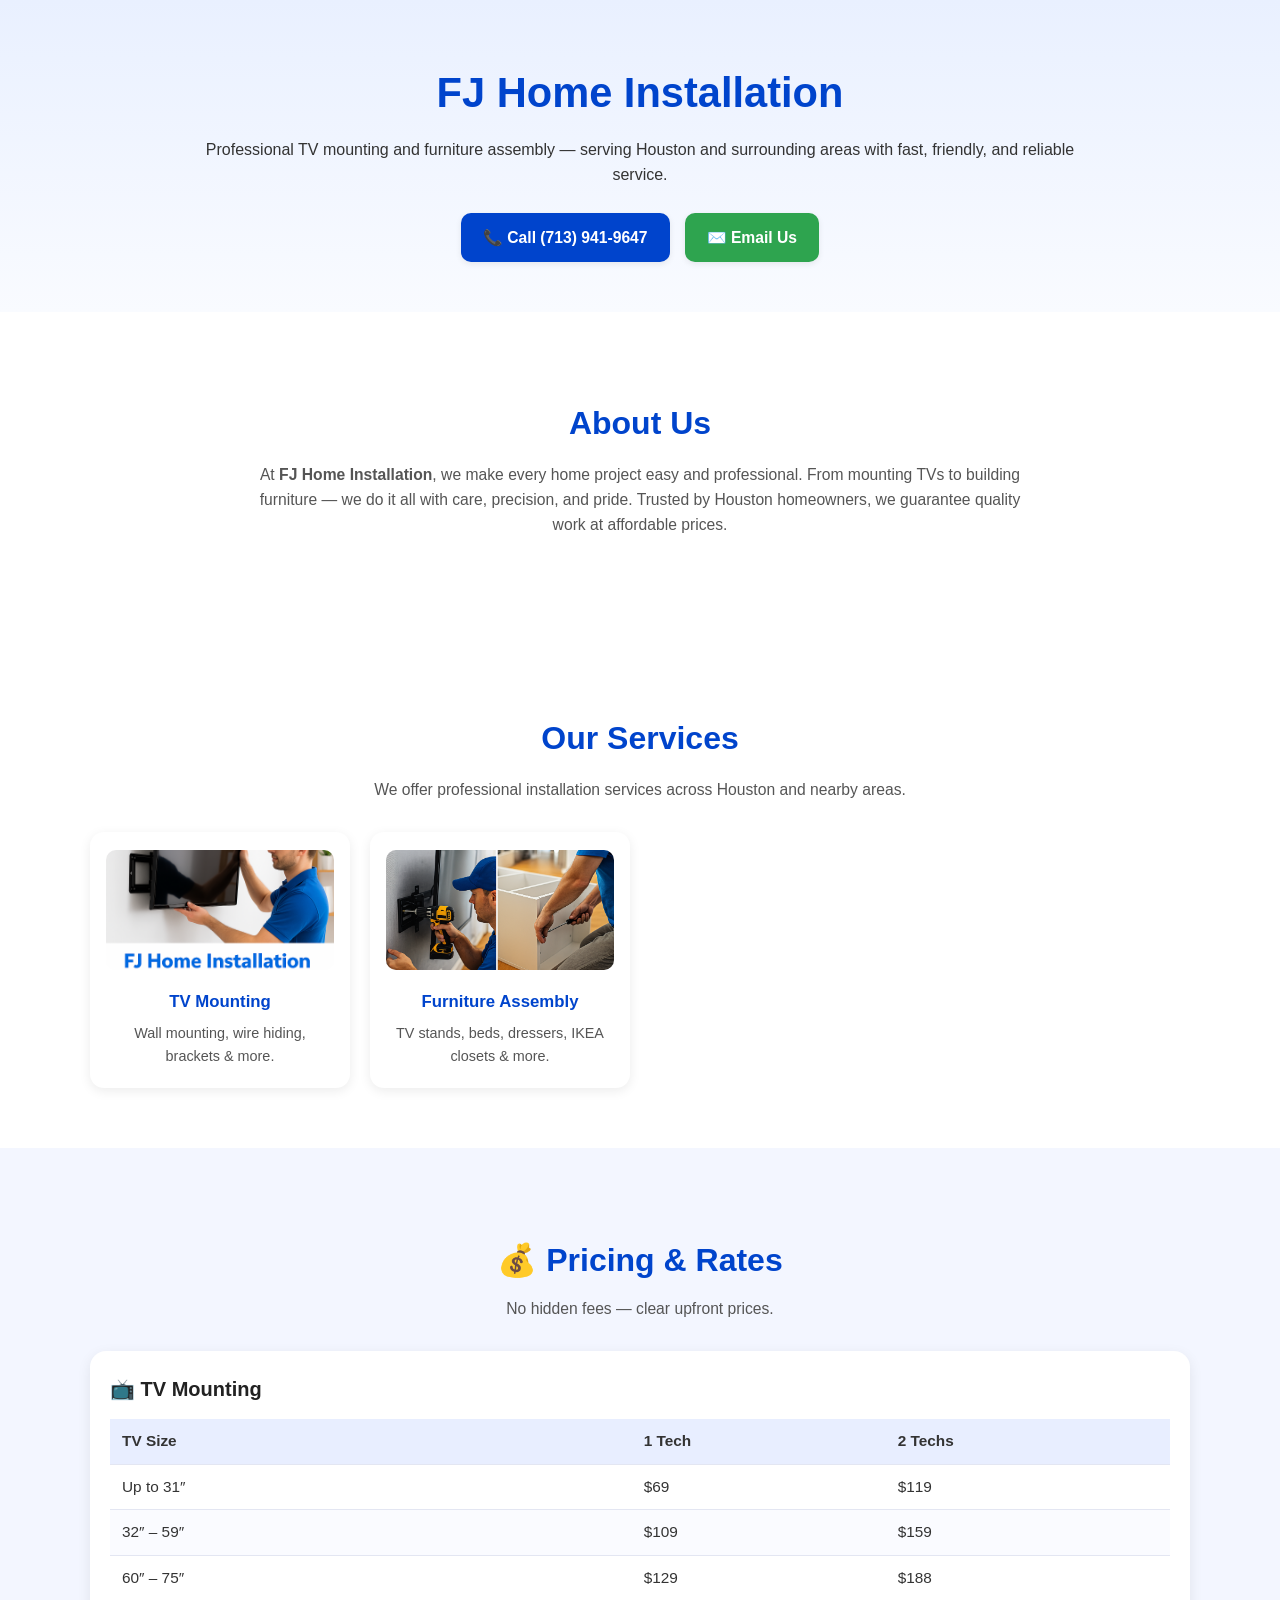
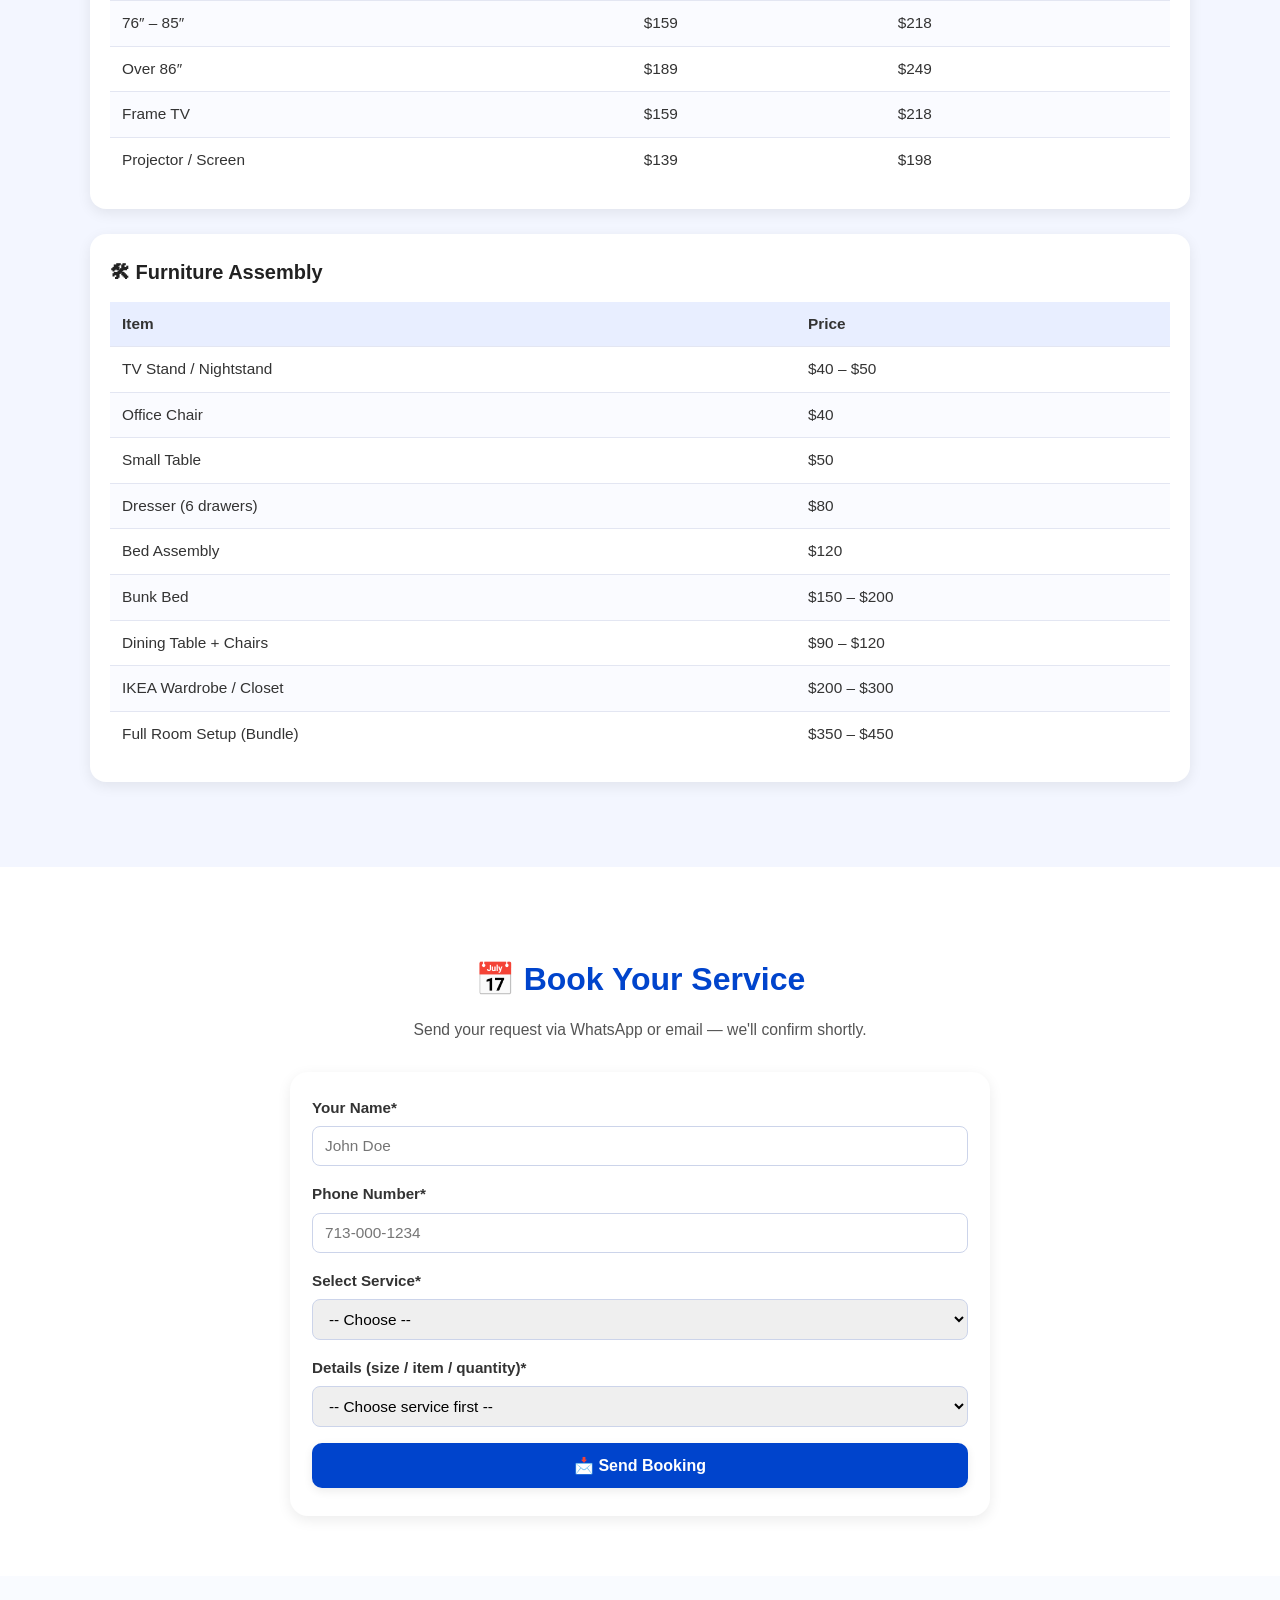
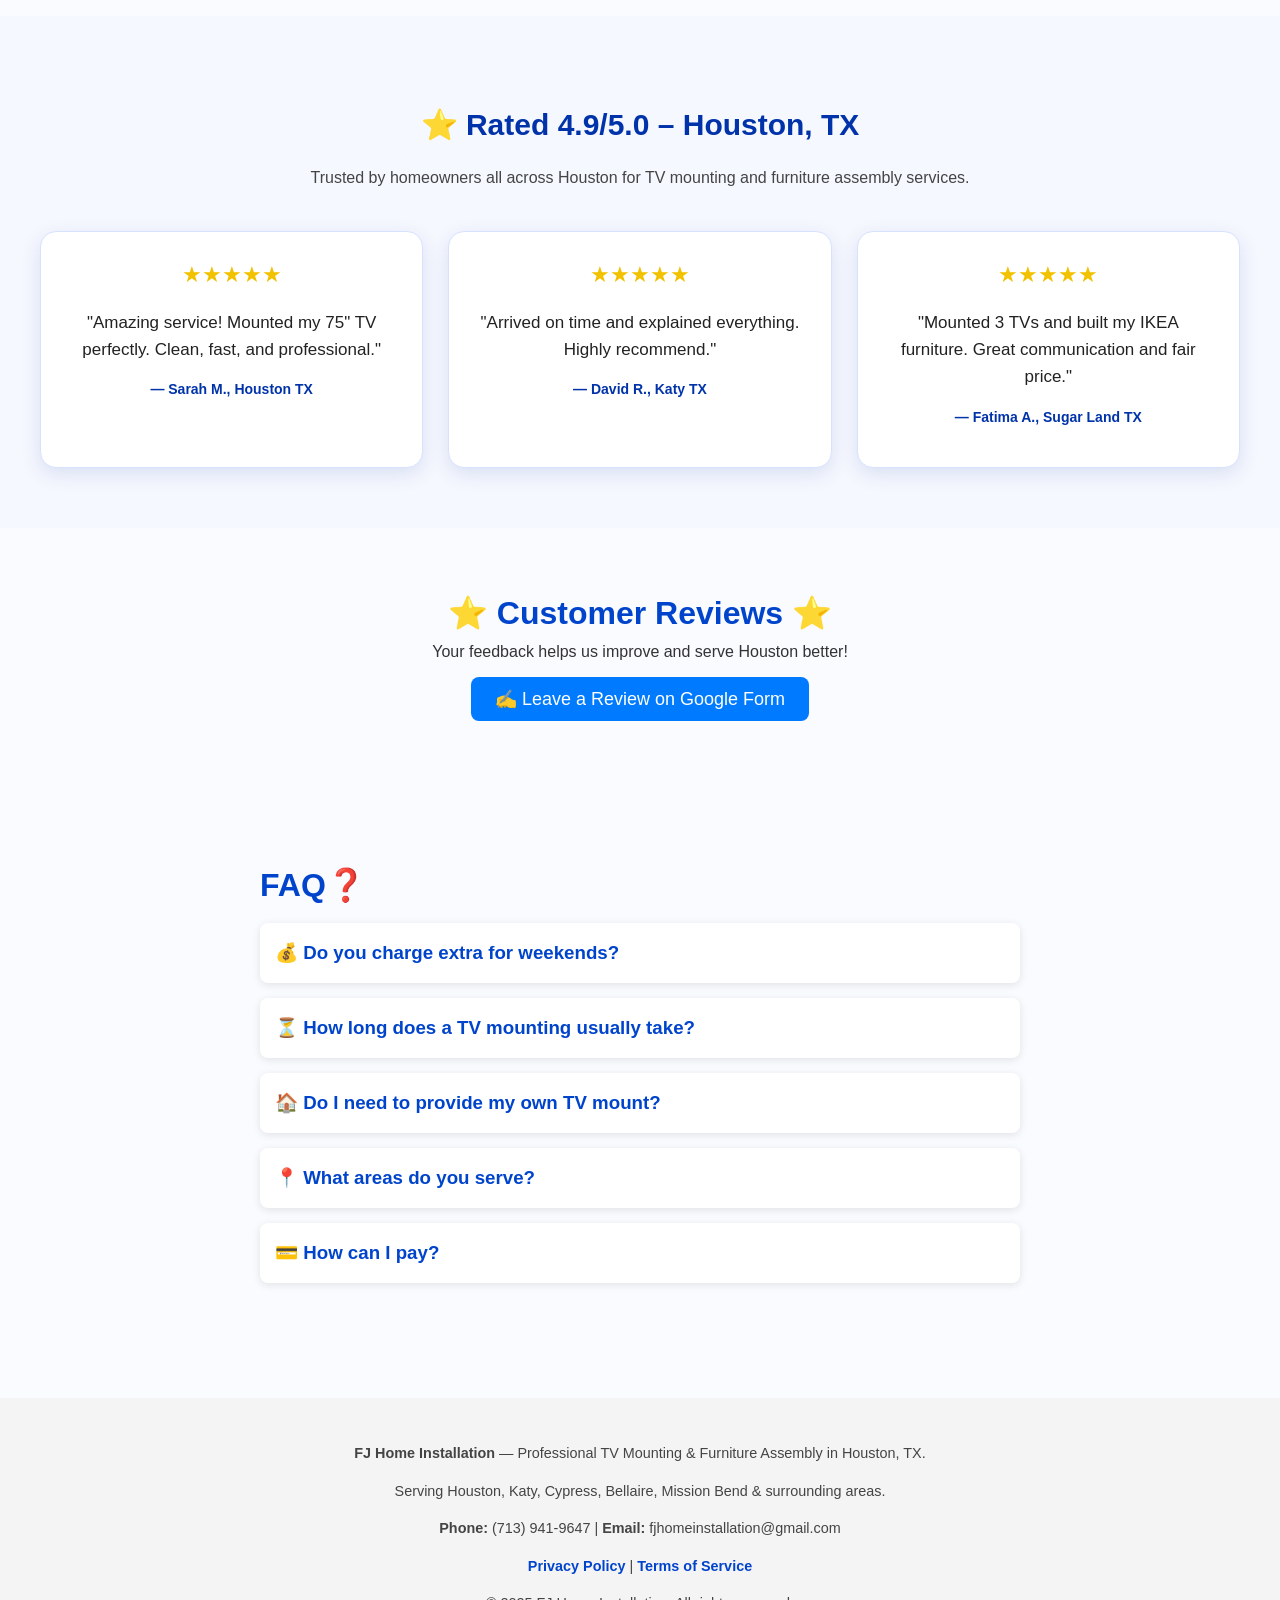
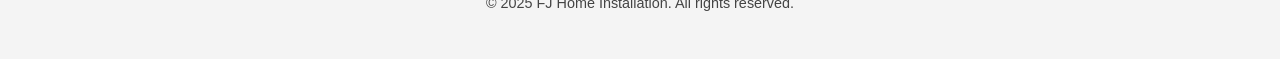
==== commit 546c5cb0: "Update index.html" ====
--- a/index.html
+++ b/index.html
@@ -6,14 +6,14 @@
 
   <!-- SEO -->
   <title>FJ Home Installation | TV Mounting & Furniture Assembly in Houston TX</title>
-  <meta name="description" content="Professional TV mounting, IKEA furniture assembly, electrical work, security camera setup, and home installation services in Houston, Texas. Fast, reliable service — call (713) 941-9647. Licensed & insured.">
-  <meta name="keywords" content="TV mounting Houston, IKEA furniture assembly, handyman Houston, home installation Houston Texas, electrical installation Houston, camera setup Houston, furniture assembly near me, TV mounting service TX">
+  <meta name="description" content="Professional TV mounting and furniture assembly in Houston, Texas. Fast, reliable service — call (713) 941-9647.">
+  <meta name="keywords" content="TV mounting Houston, IKEA furniture assembly, home installation Houston Texas, furniture assembly near me, TV mounting service TX">
   <meta name="author" content="FJ Home Installation">
   <meta name="robots" content="index, follow">
 
-  <!-- Open Graph (Social Media Preview) -->
+  <!-- Open Graph -->
   <meta property="og:title" content="FJ Home Installation | Houston TX">
-  <meta property="og:description" content="TV mounting, furniture assembly, electrical work & camera setup across Houston TX. Reliable & professional service. Call (713) 941-9647">
+  <meta property="og:description" content="TV mounting & furniture assembly across Houston TX. Reliable & professional service. Call (713) 941-9647">
   <meta property="og:image" content="https://fjhomeinstallation.com/images/home-install-banner.png">
   <meta property="og:url" content="https://fjhomeinstallation.com">
   <meta property="og:type" content="website">
@@ -23,75 +23,69 @@
 
   <!-- Styles -->
   <link rel="stylesheet" href="style.css" />
-  <!-- Business Schema for Google -->
-<script type="application/ld+json">
-{
-  "@context": "https://schema.org",
-  "@type": "LocalBusiness",
-  "name": "FJ Home Installation",
-  "image": "https://fjhomeinstallation.com/images/home-install-banner.png",
-  "url": "https://fjhomeinstallation.com",
-  "telephone": "+1-713-941-9647",
-  "email": "fjhomeinstallation@gmail.com",
-  "address": {
-    "@type": "PostalAddress",
-    "addressLocality": "Houston",
-    "addressRegion": "TX",
-    "addressCountry": "USA"
-  },
-  "priceRange": "$$",
-  "servesCuisine": null,
-  "openingHours": "Mo-Su 08:00-20:00",
-  "sameAs": [
-    "https://www.google.com/search?q=FJ+Home+Installation"
-  ]
-}
-</script>
-<!-- FAQ Schema -->
-<script type="application/ld+json">
-{
-  "@context": "https://schema.org",
-  "@type": "FAQPage",
-  "mainEntity": [
-    {
-      "@type": "Question",
-      "name": "Do you charge extra for weekends?",
-      "acceptedAnswer": { "@type": "Answer", "text": "No, our prices stay the same — weekends included." }
+
+  <!-- Business Schema -->
+  <script type="application/ld+json">
+  {
+    "@context": "https://schema.org",
+    "@type": "LocalBusiness",
+    "name": "FJ Home Installation",
+    "image": "https://fjhomeinstallation.com/images/home-install-banner.png",
+    "url": "https://fjhomeinstallation.com",
+    "telephone": "+1-713-941-9647",
+    "email": "fjhomeinstallation@gmail.com",
+    "address": {
+      "@type": "PostalAddress",
+      "addressLocality": "Houston",
+      "addressRegion": "TX",
+      "addressCountry": "USA"
     },
-    {
-      "@type": "Question",
-      "name": "How long does a TV mounting usually take?",
-      "acceptedAnswer": { "@type": "Answer", "text": "Most installations take 45–90 minutes depending on size and wiring." }
-    },
-    {
-      "@type": "Question",
-      "name": "Do I need to provide my own TV mount?",
-      "acceptedAnswer": { "@type": "Answer", "text": "You can provide one or we can bring a mount at additional cost." }
-    },
-    {
-      "@type": "Question",
-      "name": "Do you install security cameras with wiring?",
-      "acceptedAnswer": { "@type": "Answer", "text": "Yes — full setup including wiring inside walls if needed." }
-    },
-    {
-      "@type": "Question",
-      "name": "What areas do you serve?",
-      "acceptedAnswer": { "@type": "Answer", "text": "We serve Houston and nearby areas." }
-    }
-  ]
-}
-</script>
-
-  <!-- Google tag (gtag.js) -->
-<script async src="https://www.googletagmanager.com/gtag/js?id=AW-17759523732"></script>
-<script>
-  window.dataLayer = window.dataLayer || [];
-  function gtag(){dataLayer.push(arguments);}
-  gtag('js', new Date());
-  gtag('config', 'AW-17759523732');
-</script>
-
-
+    "priceRange": "$$",
+    "openingHours": "Mo-Su 08:00-20:00",
+    "sameAs": [
+      "https://www.google.com/search?q=FJ+Home+Installation"
+    ]
+  }
+  </script>
+
+  <!-- FAQ Schema -->
+  <script type="application/ld+json">
+  {
+    "@context": "https://schema.org",
+    "@type": "FAQPage",
+    "mainEntity": [
+      {
+        "@type": "Question",
+        "name": "Do you charge extra for weekends?",
+        "acceptedAnswer": { "@type": "Answer", "text": "No, our prices stay the same — weekends included." }
+      },
+      {
+        "@type": "Question",
+        "name": "How long does a TV mounting usually take?",
+        "acceptedAnswer": { "@type": "Answer", "text": "Most installations take 45–90 minutes depending on size and wiring." }
+      },
+      {
+        "@type": "Question",
+        "name": "Do I need to provide my own TV mount?",
+        "acceptedAnswer": { "@type": "Answer", "text": "You can provide one or we can bring a mount at additional cost." }
+      },
+      {
+        "@type": "Question",
+        "name": "What areas do you serve?",
+        "acceptedAnswer": { "@type": "Answer", "text": "We serve Houston and nearby areas." }
+      }
+    ]
+  }
+  </script>
+
+  <!-- Google tag -->
+  <script async src="https://www.googletagmanager.com/gtag/js?id=AW-17759523732"></script>
+  <script>
+    window.dataLayer = window.dataLayer || [];
+    function gtag(){dataLayer.push(arguments);}
+    gtag('js', new Date());
+    gtag('config', 'AW-17759523732');
+  </script>
 </head>
 <body>
 
@@ -99,7 +93,7 @@
   <header>
     <h1>FJ Home Installation</h1>
     <p class="tagline">
-      Professional TV mounting, furniture assembly, electrical installations, and security camera setup — serving Houston and surrounding areas with fast, friendly, and reliable service.
+      Professional TV mounting and furniture assembly — serving Houston and surrounding areas with fast, friendly, and reliable service.
     </p>
     <div class="btn-container">
       <a href="tel:17139419647" class="btn primary">📞 Call (713) 941-9647</a>
@@ -111,7 +105,7 @@
   <section id="about">
     <h2>About Us</h2>
     <p class="sub">
-      At <strong>FJ Home Installation</strong>, we make every home project easy and professional. From mounting TVs and installing security cameras to wiring lights and building furniture — we do it all with care, precision, and pride. Trusted by Houston homeowners, we guarantee quality work at affordable prices.
+      At <strong>FJ Home Installation</strong>, we make every home project easy and professional. From mounting TVs to building furniture — we do it all with care, precision, and pride. Trusted by Houston homeowners, we guarantee quality work at affordable prices.
     </p>
   </section>
 
@@ -132,18 +126,6 @@
         <h3>Furniture Assembly</h3>
         <p>TV stands, beds, dressers, IKEA closets & more.</p>
       </div>
-
-      <div class="card">
-        <img src="images/electrical-work.png" alt="Electrical installation work">
-        <h3>Electrical Installation</h3>
-        <p>Lights, ceiling fans, outlets, switches & more.</p>
-      </div>
-
-      <div class="card">
-        <img src="images/camera-install.png" alt="Security camera installation">
-        <h3>Security Cameras</h3>
-        <p>Single cameras, multi-camera systems, doorbells.</p>
-      </div>
     </div>
   </section>
 
@@ -157,11 +139,7 @@
       <h3>📺 TV Mounting</h3>
       <table>
         <thead>
-          <tr>
-            <th>TV Size</th>
-            <th>1 Tech</th>
-            <th>2 Techs</th>
-          </tr>
+          <tr><th>TV Size</th><th>1 Tech</th><th>2 Techs</th></tr>
         </thead>
         <tbody>
           <tr><td>Up to 31″</td><td>$69</td><td>$119</td></tr>
@@ -180,10 +158,7 @@
       <h3>🛠 Furniture Assembly</h3>
       <table>
         <thead>
-          <tr>
-            <th>Item</th>
-            <th>Price</th>
-          </tr>
+          <tr><th>Item</th><th>Price</th></tr>
         </thead>
         <tbody>
           <tr><td>TV Stand / Nightstand</td><td>$40 – $50</td></tr>
@@ -198,76 +173,12 @@
         </tbody>
       </table>
     </div>
-
-    <!-- ELECTRICAL -->
-    <div class="price-box">
-      <h3>⚡ Electrical Installation</h3>
-      <table>
-        <thead>
-          <tr>
-            <th>Service</th>
-            <th>Price</th>
-          </tr>
-        </thead>
-        <tbody>
-          <tr><td>Light Fixture Replacement</td><td>$69</td></tr>
-          <tr><td>Ceiling Fan Installation</td><td>$129 – $179</td></tr>
-          <tr><td>Outlet Replacement</td><td>$45 – $75</td></tr>
-          <tr><td>New Outlet Installation</td><td>$100 – $150</td></tr>
-          <tr><td>LED Recessed Lights (each)</td><td>$60 – $80</td></tr>
-          <tr><td>TV Wire Inside Wall</td><td>$70 – $120</td></tr>
-          <tr><td>Smart Switch / Dimmer</td><td>$60 – $90</td></tr>
-          <tr><td>Electric Fireplace Install</td><td>$350 – $500</td></tr>
-        </tbody>
-      </table>
-    </div>
-
-    <!-- SECURITY CAMERAS -->
-    <div class="price-box">
-      <h3>🎥 Security Camera Installation</h3>
-      <table>
-        <thead>
-          <tr>
-            <th>Cameras</th>
-            <th>Price</th>
-          </tr>
-        </thead>
-        <tbody>
-          <tr><td>1 Camera</td><td>$99</td></tr>
-          <tr><td>2 Cameras</td><td>$179</td></tr>
-          <tr><td>4 Cameras</td><td>$299</td></tr>
-          <tr><td>6 Cameras</td><td>$399</td></tr>
-          <tr><td>8 Cameras</td><td>$499</td></tr>
-          <tr><td>Ring / Nest Doorbell</td><td>$79</td></tr>
-          <tr><td>Cable Management</td><td>+ $20 per device</td></tr>
-        </tbody>
-      </table>
-    </div>
-
-    <!-- HOME THEATER -->
-    <div class="price-box">
-      <h3>🎬 Home Theater Setup</h3>
-      <table>
-        <thead>
-          <tr>
-            <th>Service</th>
-            <th>Price</th>
-          </tr>
-        </thead>
-        <tbody>
-          <tr><td>Soundbar Installation</td><td>$79</td></tr>
-          <tr><td>Surround Speaker Setup</td><td>$129</td></tr>
-          <tr><td>Projector Installation</td><td>$199</td></tr>
-          <tr><td>Full Home Theater Setup</td><td>$399 – $750</td></tr>
-        </tbody>
-      </table>
-    </div>
   </section>
 
   <!-- BOOKING -->
   <section id="booking">
     <h2>📅 Book Your Service</h2>
-    <p class="sub">Send your request via WhatsApp or email — we’ll confirm shortly.</p>
+    <p class="sub">Send your request via WhatsApp or email — we'll confirm shortly.</p>
 
     <div class="booking-card">
       <form onsubmit="sendBooking(event)">
@@ -287,9 +198,6 @@
             <option value="">-- Choose --</option>
             <option value="TV Mounting">TV Mounting</option>
             <option value="Furniture Assembly">Furniture Assembly</option>
-            <option value="Electrical Installation">Electrical Installation</option>
-            <option value="Security Camera Installation">Security Camera Installation</option>
-            <option value="Home Theater Setup">Home Theater Setup</option>
           </select>
         </div>
 
@@ -313,107 +221,79 @@
       </form>
     </div>
   </section>
-  <!-- ⭐ NEW CUSTOMER REVIEW CARDS -->
-<section id="reviews-cards" class="reviews-cards-section">
+
+  <!-- REVIEWS -->
+  <section id="reviews-cards" class="reviews-cards-section">
     <div class="reviews-header">
-        <h2>⭐ Rated 4.9/5.0 – Houston, TX</h2>
-        <p>Trusted by homeowners all across Houston for TV mounting, furniture assembly, and home installation services.</p>
-    </div>
-
+      <h2>⭐ Rated 4.9/5.0 – Houston, TX</h2>
+      <p>Trusted by homeowners all across Houston for TV mounting and furniture assembly services.</p>
+    </div>
     <div class="reviews-container">
-
-        <!-- Review Card 1 -->
-        <div class="review-card">
-            <div class="stars">★★★★★</div>
-            <p class="review-text">"Amazing service! Mounted my 75” TV perfectly. Clean, fast, and professional."</p>
-            <p class="review-name">— Sarah M., Houston TX</p>
-        </div>
-
-        <!-- Review Card 2 -->
-        <div class="review-card">
-            <div class="stars">★★★★★</div>
-            <p class="review-text">"Arrived on time, installed my security cameras, and explained everything. Highly recommend."</p>
-            <p class="review-name">— David R., Katy TX</p>
-        </div>
-
-        <!-- Review Card 3 (Fatima — FIXED) -->
-        <div class="review-card">
-            <div class="stars">★★★★★</div>
-            <p class="review-text">"Mounted 3 TVs and built my IKEA furniture. Great communication and fair price."</p>
-            <p class="review-name">— Fatima A., Sugar Land TX</p>
-        </div>
-
-    </div> <!-- END reviews-container -->
-</section> <!-- END reviews-cards -->
-
-<section id="reviews" class="reviews-section">
+      <div class="review-card">
+        <div class="stars">★★★★★</div>
+        <p class="review-text">"Amazing service! Mounted my 75" TV perfectly. Clean, fast, and professional."</p>
+        <p class="review-name">— Sarah M., Houston TX</p>
+      </div>
+      <div class="review-card">
+        <div class="stars">★★★★★</div>
+        <p class="review-text">"Arrived on time and explained everything. Highly recommend."</p>
+        <p class="review-name">— David R., Katy TX</p>
+      </div>
+      <div class="review-card">
+        <div class="stars">★★★★★</div>
+        <p class="review-text">"Mounted 3 TVs and built my IKEA furniture. Great communication and fair price."</p>
+        <p class="review-name">— Fatima A., Sugar Land TX</p>
+      </div>
+    </div>
+  </section>
+
+  <section id="reviews" class="reviews-section">
     <h2>⭐ Customer Reviews ⭐</h2>
     <p class="reviews-desc">Your feedback helps us improve and serve Houston better!</p>
-
-    <a 
-      href="https://docs.google.com/forms/d/e/1FAIpQLSe9zt8FLrPhoZqzOB39yl7vXZ_t0n6Ue8OZa03GRSnGdDCLHA/viewform"
-      target="_blank"
-      class="review-btn"
-    >
+    <a href="https://docs.google.com/forms/d/e/1FAIpQLSe9zt8FLrPhoZqzOB39yl7vXZ_t0n6Ue8OZa03GRSnGdDCLHA/viewform" target="_blank" class="review-btn">
       ✍️ Leave a Review on Google Form
     </a>
-</section>
-
- 
-  <!-- FAQ SECTION -->
-<section id="faq">
-  <h2>FAQ❓</h2>
-
-  <div class="faq-item">
-    <h3>💰 Do you charge extra for weekends?</h3>
-    <p>No, our rates stay the same on weekends — unless it’s an emergency job.</p>
-  </div>
-
-  <div class="faq-item">
-    <h3>⏳ How long does a TV mounting usually take?</h3>
-    <p>Most jobs take 45–90 minutes depending on size and wall type.</p>
-  </div>
-
-  <div class="faq-item">
-    <h3>🏠 Do I need to provide my own TV mount?</h3>
-    <p>You can provide your own mount or we can bring one for an additional cost.</p>
-  </div>
-
-  <div class="faq-item">
-    <h3>📷 Do you install security cameras with wiring?</h3>
-    <p>Yes — we install wired & wireless camera systems for homes and businesses.</p>
-  </div>
-
-  <div class="faq-item">
-    <h3>📍 What areas do you serve?</h3>
-    <p>We serve Houston and all nearby areas within 50 miles.</p>
-  </div>
-
-  <div class="faq-item">
-    <h3>💳 How can I pay?</h3>
-    <p>Payment is collected after the job is completed.</p>
-  </div>
-</section>
-
-   <!-- FOOTER -->
- <footer style="background:#f4f4f4; padding:30px; text-align:center; margin-top:40px;">
-    <p><strong>FJ Home Installation</strong> — Professional TV Mounting, Furniture Assembly, Electrical Installation & Security Camera Setup.</p>
+  </section>
+
+  <!-- FAQ -->
+  <section id="faq">
+    <h2>FAQ❓</h2>
+    <div class="faq-item">
+      <h3>💰 Do you charge extra for weekends?</h3>
+      <p>No, our rates stay the same on weekends — unless it's an emergency job.</p>
+    </div>
+    <div class="faq-item">
+      <h3>⏳ How long does a TV mounting usually take?</h3>
+      <p>Most jobs take 45–90 minutes depending on size and wall type.</p>
+    </div>
+    <div class="faq-item">
+      <h3>🏠 Do I need to provide my own TV mount?</h3>
+      <p>You can provide your own mount or we can bring one for an additional cost.</p>
+    </div>
+    <div class="faq-item">
+      <h3>📍 What areas do you serve?</h3>
+      <p>We serve Houston and all nearby areas within 50 miles.</p>
+    </div>
+    <div class="faq-item">
+      <h3>💳 How can I pay?</h3>
+      <p>Payment is collected after the job is completed.</p>
+    </div>
+  </section>
+
+  <!-- FOOTER -->
+  <footer style="background:#f4f4f4; padding:30px; text-align:center; margin-top:40px;">
+    <p><strong>FJ Home Installation</strong> — Professional TV Mounting & Furniture Assembly in Houston, TX.</p>
     <p>Serving Houston, Katy, Cypress, Bellaire, Mission Bend & surrounding areas.</p>
-
     <p><strong>Phone:</strong> (713) 941-9647 | <strong>Email:</strong> fjhomeinstallation@gmail.com</p>
-
     <p>
-        <a href="privacy.html">Privacy Policy</a> |
-        <a href="terms.html">Terms of Service</a>
+      <a href="privacy.html">Privacy Policy</a> |
+      <a href="terms.html">Terms of Service</a>
     </p>
-
     <p>© 2025 FJ Home Installation. All rights reserved.</p>
-</footer>
-
+  </footer>
 
   <!-- BOOKING SCRIPT -->
   <script>
-    // Detail options for each service
     const detailOptions = {
       "TV Mounting": [
         'Up to 31" TV',
@@ -434,31 +314,6 @@
         "Dining Table + Chairs",
         "IKEA Wardrobe / Closet",
         "Full Room Setup (Bundle)"
-      ],
-      "Electrical Installation": [
-        "Light Fixture Replacement",
-        "Ceiling Fan Installation",
-        "Outlet Replacement",
-        "New Outlet Installation",
-        "LED Recessed Lights (each)",
-        "TV Wire Inside Wall",
-        "Smart Switch / Dimmer",
-        "Electric Fireplace Install"
-      ],
-      "Security Camera Installation": [
-        "1 Camera",
-        "2 Cameras",
-        "4 Cameras",
-        "6 Cameras",
-        "8 Cameras",
-        "Ring / Nest Doorbell",
-        "Cable Management (+$20 per device)"
-      ],
-      "Home Theater Setup": [
-        "Soundbar Installation",
-        "Surround Speaker Setup",
-        "Projector Installation",
-        "Full Home Theater Setup"
       ]
     };
 
@@ -468,43 +323,26 @@
     const techGroup     = document.getElementById("tech-group");
     const techSelect    = document.getElementById("tech");
 
-    // When service changes, update details + show/hide tech
     serviceSelect.addEventListener("change", function () {
       const service = this.value;
 
-      // Reset detail select
       detailSelect.innerHTML = "";
       const placeholder = document.createElement("option");
       placeholder.value = "";
       placeholder.textContent = "-- Choose --";
       detailSelect.appendChild(placeholder);
 
-      // Show / hide tech field
       if (service === "TV Mounting") {
         techGroup.style.display = "block";
         techSelect.required = true;
+        detailLabel.textContent = "TV Size*";
       } else {
         techGroup.style.display = "none";
         techSelect.required = false;
         techSelect.value = "";
-      }
-
-      // Update label
-      if (service === "TV Mounting") {
-        detailLabel.textContent = "TV Size*";
-      } else if (service === "Furniture Assembly") {
         detailLabel.textContent = "What Item?*";
-      } else if (service === "Electrical Installation") {
-        detailLabel.textContent = "Electrical Service*";
-      } else if (service === "Security Camera Installation") {
-        detailLabel.textContent = "Camera Package*";
-      } else if (service === "Home Theater Setup") {
-        detailLabel.textContent = "Home Theater Service*";
-      } else {
-        detailLabel.textContent = "Details (size / item / quantity)*";
-      }
-
-      // Fill detail options
+      }
+
       if (detailOptions[service]) {
         detailOptions[service].forEach(function (opt) {
           const option = document.createElement("option");
@@ -554,13 +392,14 @@
       window.open(emailURL, "_blank");
     }
   </script>
+
   <script>
-document.querySelectorAll(".faq-item h3").forEach(item => {
-  item.addEventListener("click", () => {
-    const p = item.nextElementSibling;
-    p.style.display = (p.style.display === "block") ? "none" : "block";
-  });
-});
-</script>
+    document.querySelectorAll(".faq-item h3").forEach(item => {
+      item.addEventListener("click", () => {
+        const p = item.nextElementSibling;
+        p.style.display = (p.style.display === "block") ? "none" : "block";
+      });
+    });
+  </script>
 </body>
 </html>
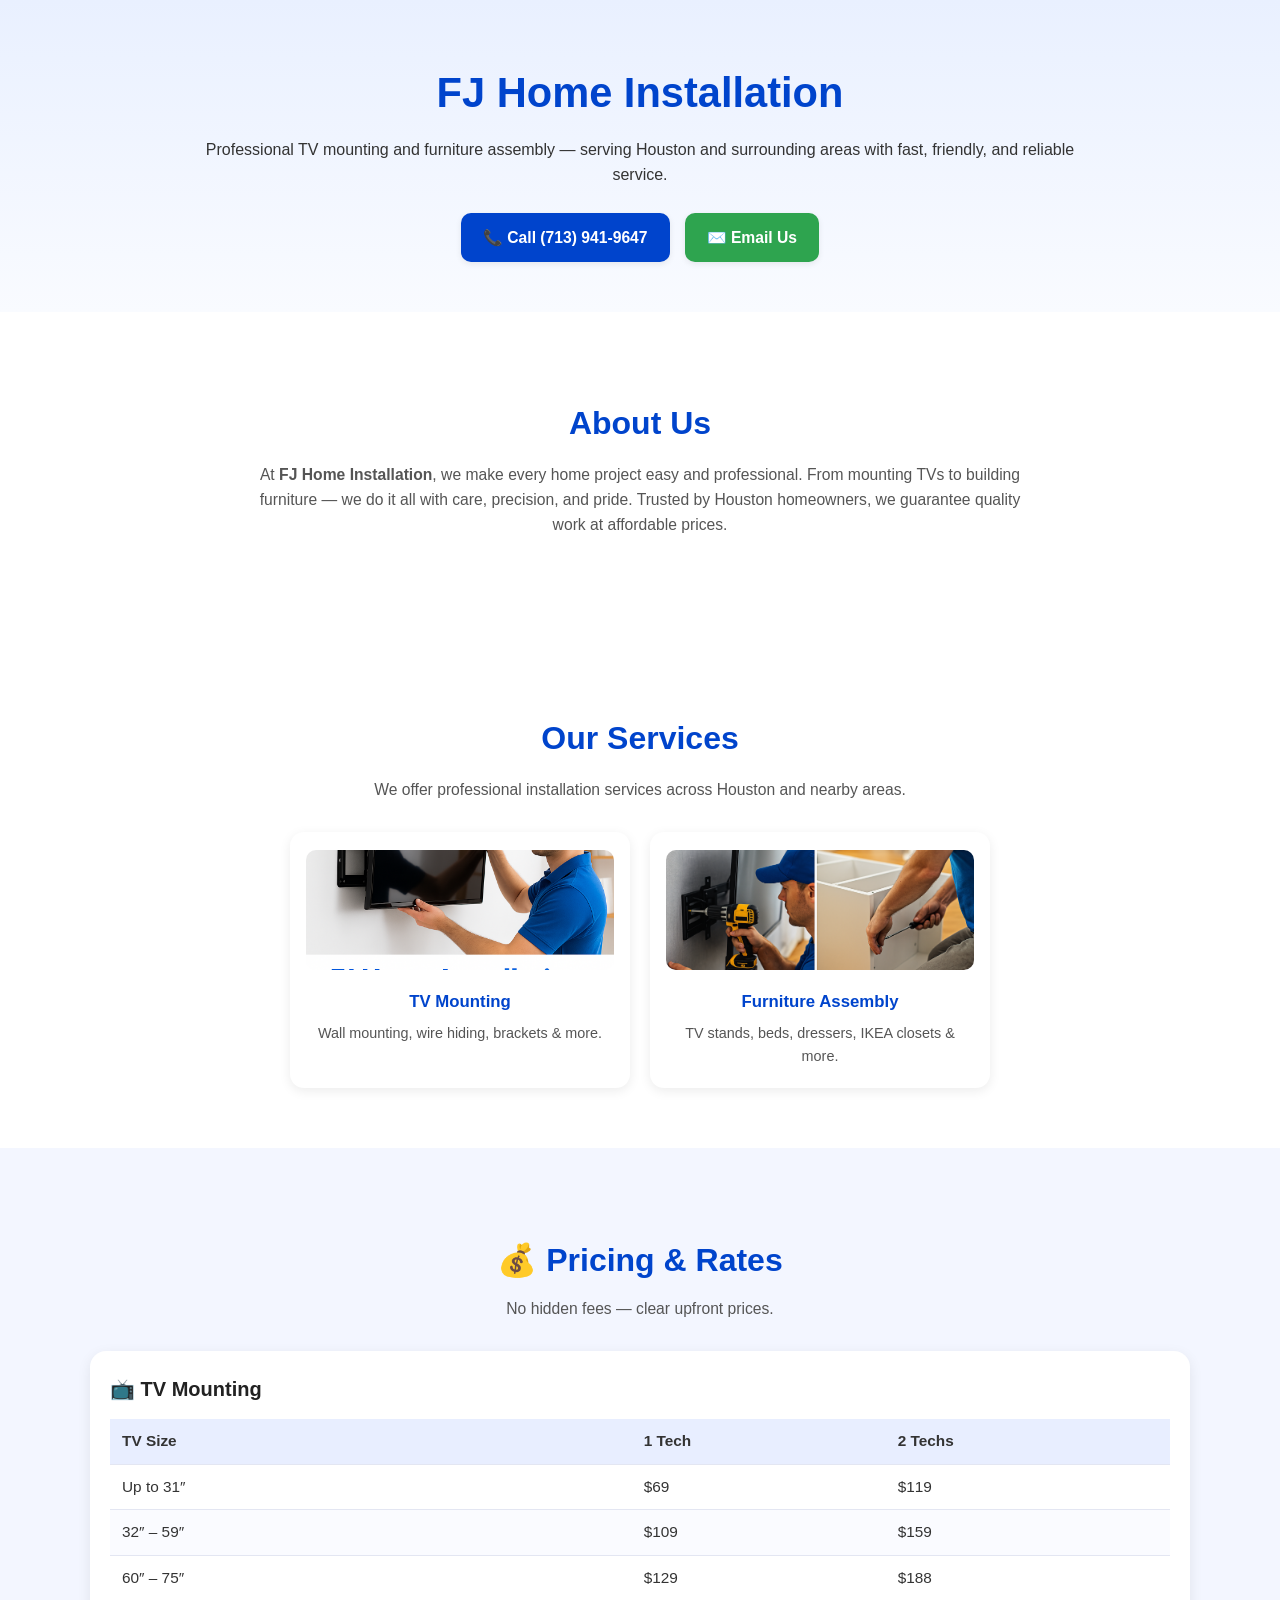
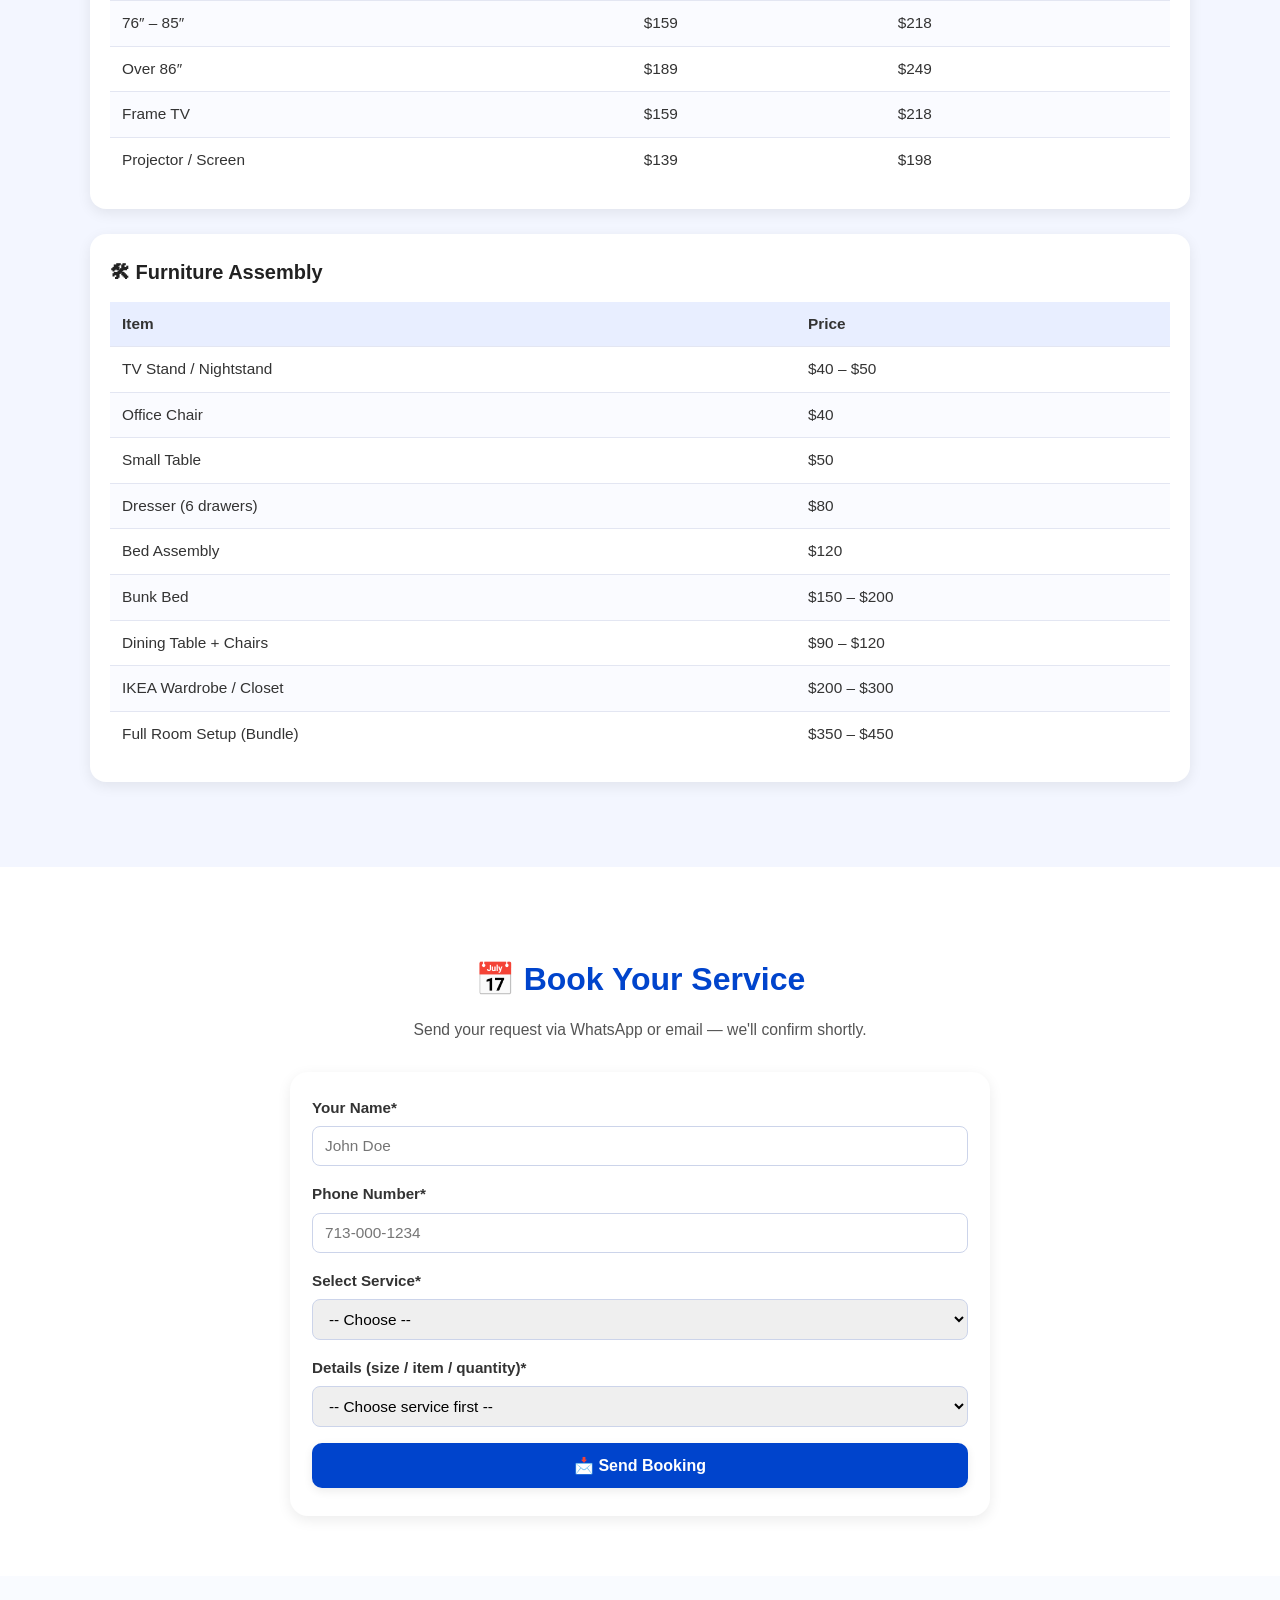
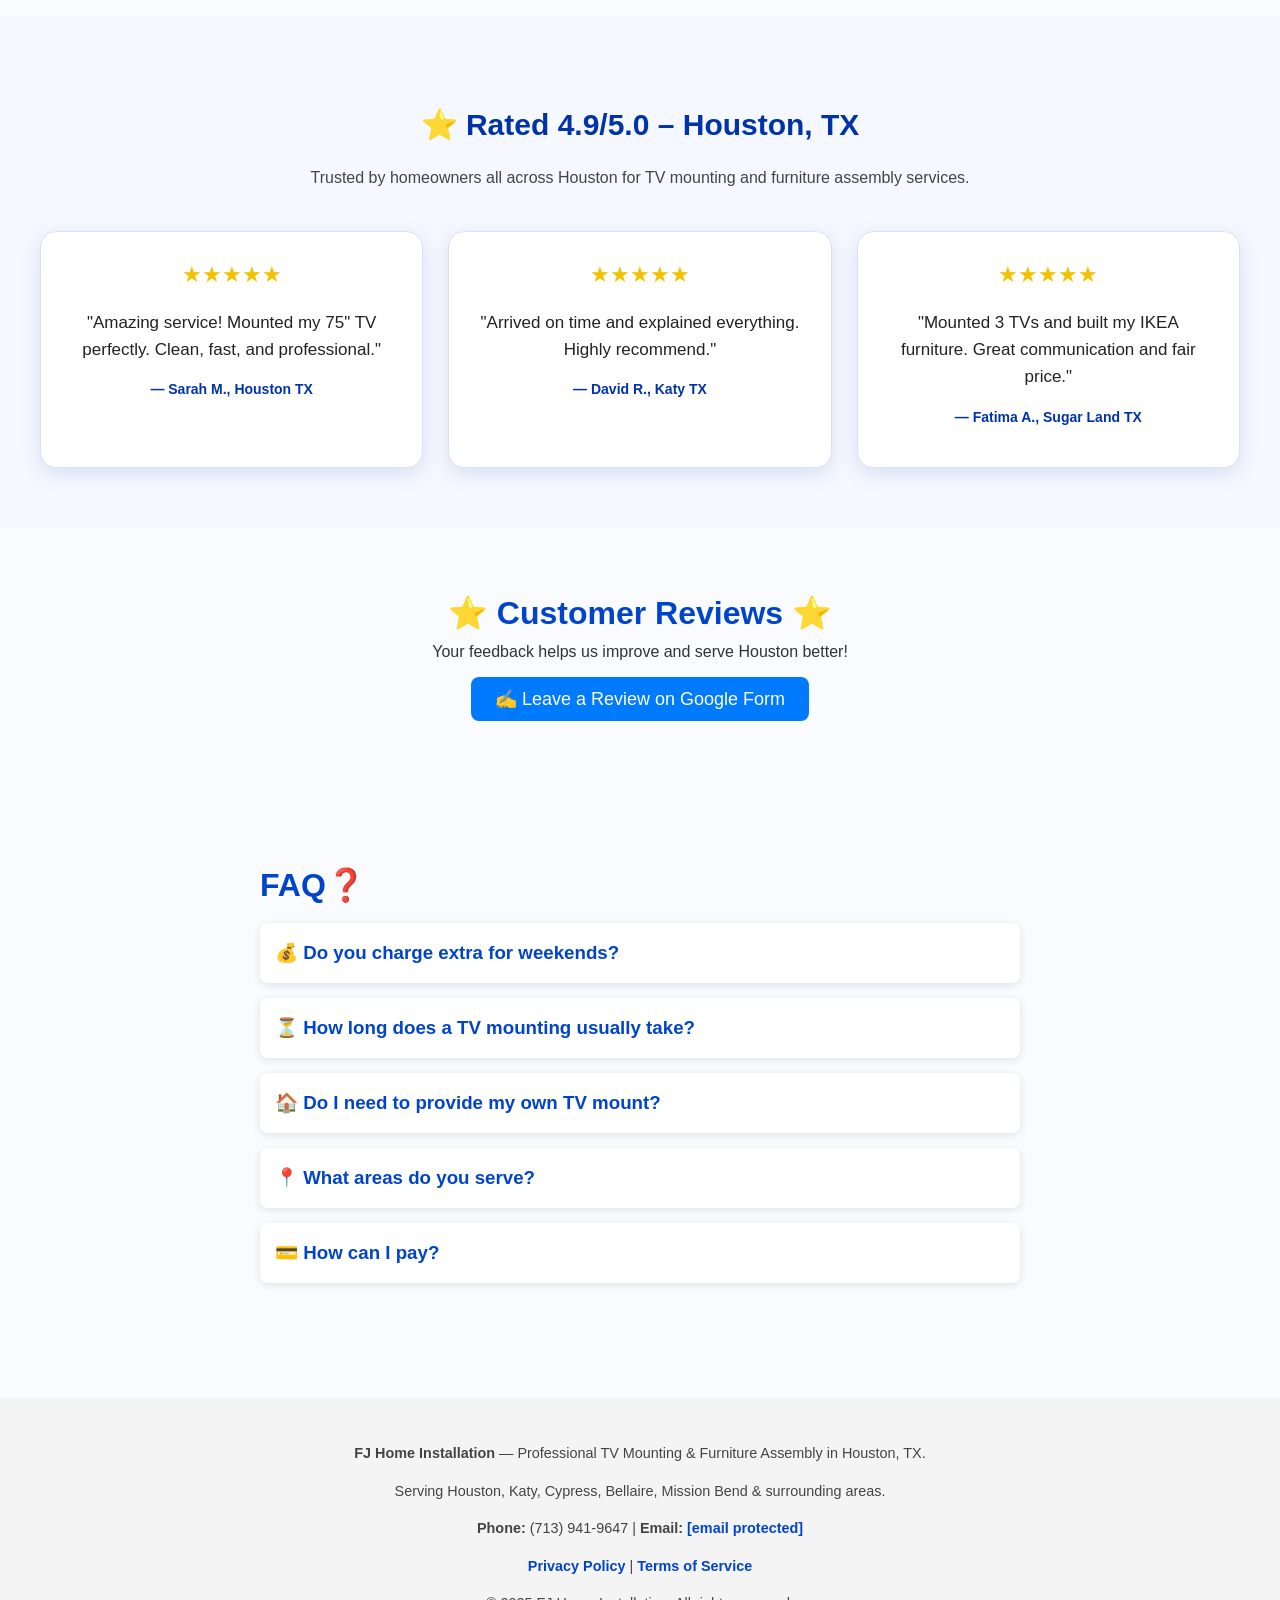
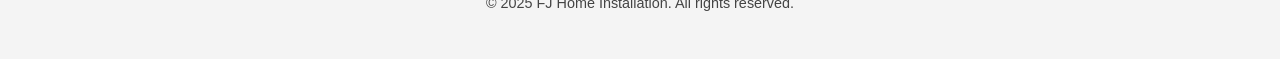
==== commit 1a6d2030: "Update index.html" ====
--- a/index.html
+++ b/index.html
@@ -97,7 +97,7 @@
     </p>
     <div class="btn-container">
       <a href="tel:17139419647" class="btn primary">📞 Call (713) 941-9647</a>
-      <a href="mailto:fjhomeinstallation@gmail.com" class="btn secondary">✉️ Email Us</a>
+      <a href="/cdn-cgi/l/email-protection#21474b494e4c44484f5255404d4d4055484e4f61464c40484d0f424e4c" class="btn secondary">✉️ Email Us</a>
     </div>
   </header>
 
@@ -114,7 +114,7 @@
     <h2>Our Services</h2>
     <p class="sub">We offer professional installation services across Houston and nearby areas.</p>
 
-    <div class="services-grid">
+    <div class="services-grid" style="grid-template-columns: repeat(2, minmax(0, 340px)); justify-content: center;">
       <div class="card">
         <img src="images/tv-mounting.png" alt="TV mounting service">
         <h3>TV Mounting</h3>
@@ -284,7 +284,7 @@
   <footer style="background:#f4f4f4; padding:30px; text-align:center; margin-top:40px;">
     <p><strong>FJ Home Installation</strong> — Professional TV Mounting & Furniture Assembly in Houston, TX.</p>
     <p>Serving Houston, Katy, Cypress, Bellaire, Mission Bend & surrounding areas.</p>
-    <p><strong>Phone:</strong> (713) 941-9647 | <strong>Email:</strong> fjhomeinstallation@gmail.com</p>
+    <p><strong>Phone:</strong> (713) 941-9647 | <strong>Email:</strong> <a href="/cdn-cgi/l/email-protection" class="__cf_email__" data-cfemail="f1979b999e9c94989f8285909d9d9085989e9fb1969c90989ddf929e9c">[email&#160;protected]</a></p>
     <p>
       <a href="privacy.html">Privacy Policy</a> |
       <a href="terms.html">Terms of Service</a>
@@ -293,7 +293,7 @@
   </footer>
 
   <!-- BOOKING SCRIPT -->
-  <script>
+  <script data-cfasync="false" src="/cdn-cgi/scripts/5c5dd728/cloudflare-static/email-decode.min.js"></script><script>
     const detailOptions = {
       "TV Mounting": [
         'Up to 31" TV',
@@ -391,15 +391,4 @@
       window.open(whatsappURL, "_blank");
       window.open(emailURL, "_blank");
     }
-  </script>
-
-  <script>
-    document.querySelectorAll(".faq-item h3").forEach(item => {
-      item.addEventListener("click", () => {
-        const p = item.nextElementSibling;
-        p.style.display = (p.style.display === "block") ? "none" : "block";
-      });
-    });
-  </script>
-</body>
-</html>
+  </scri
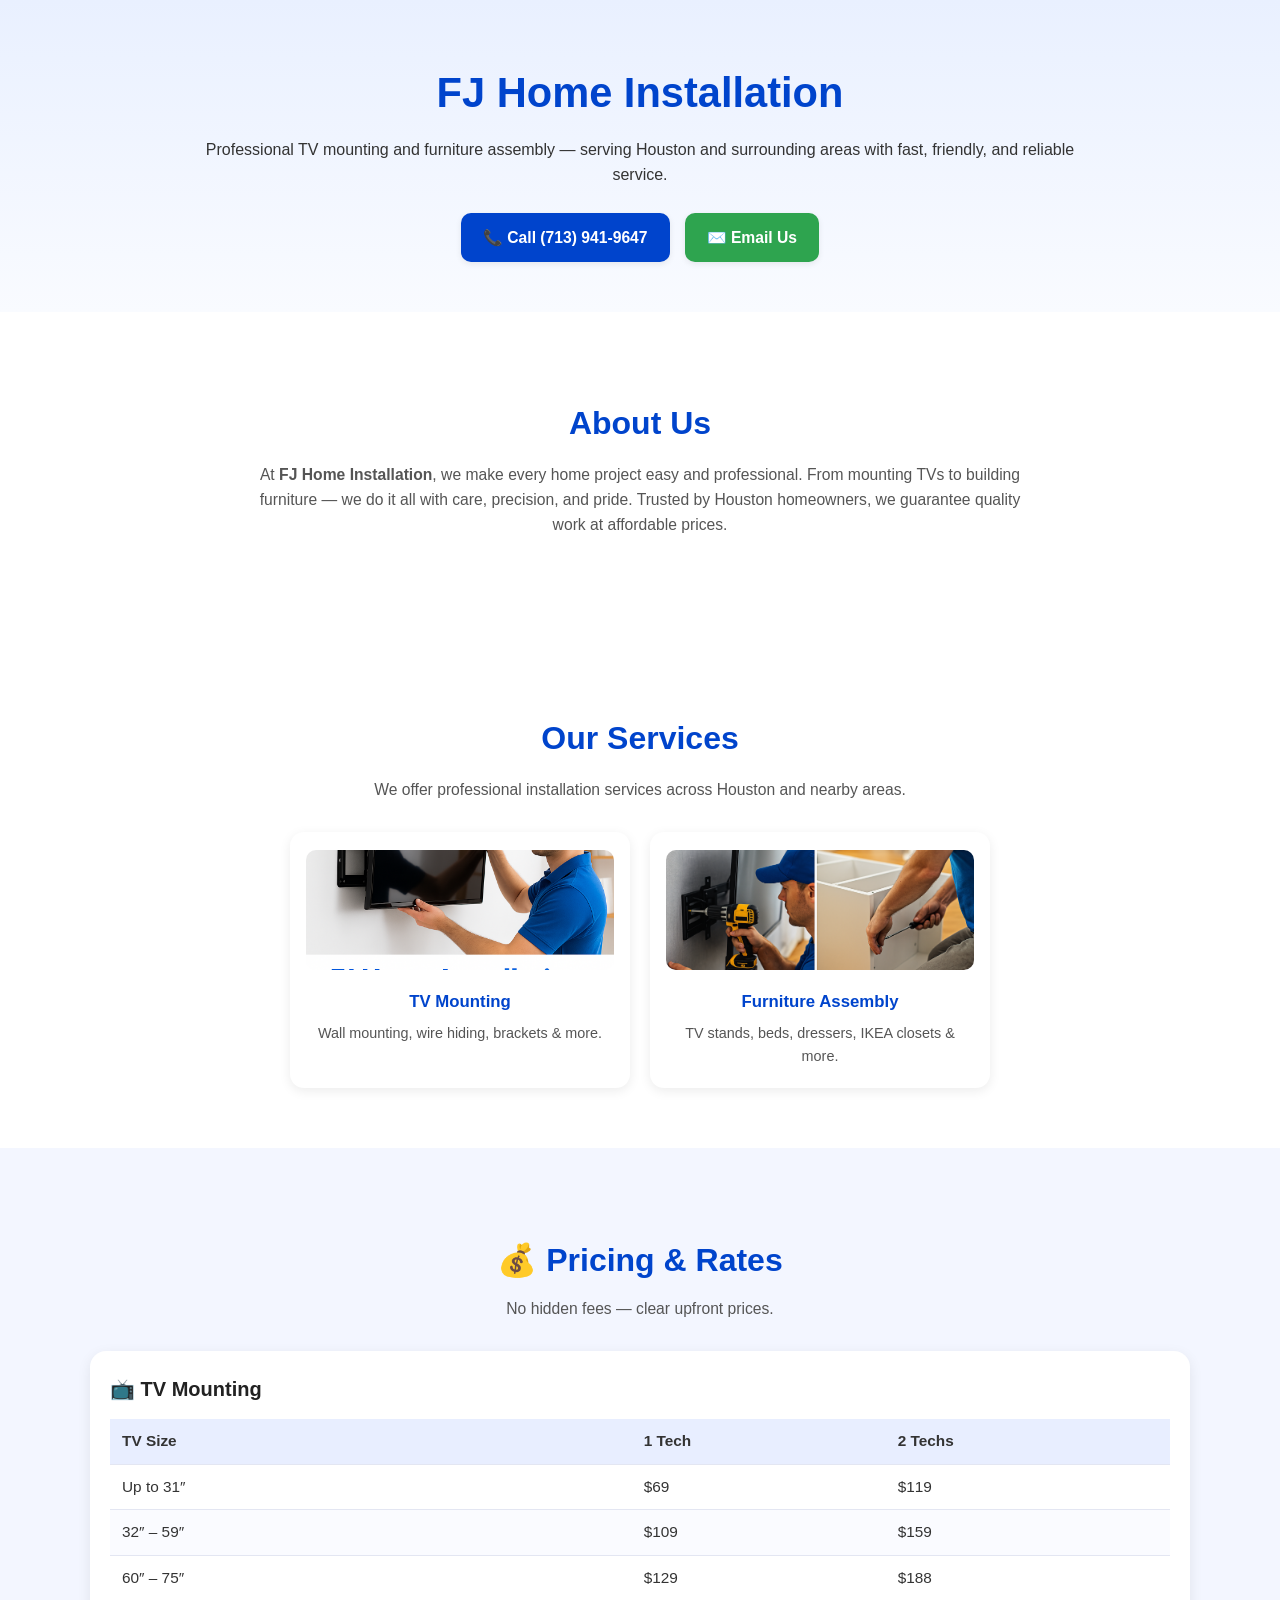
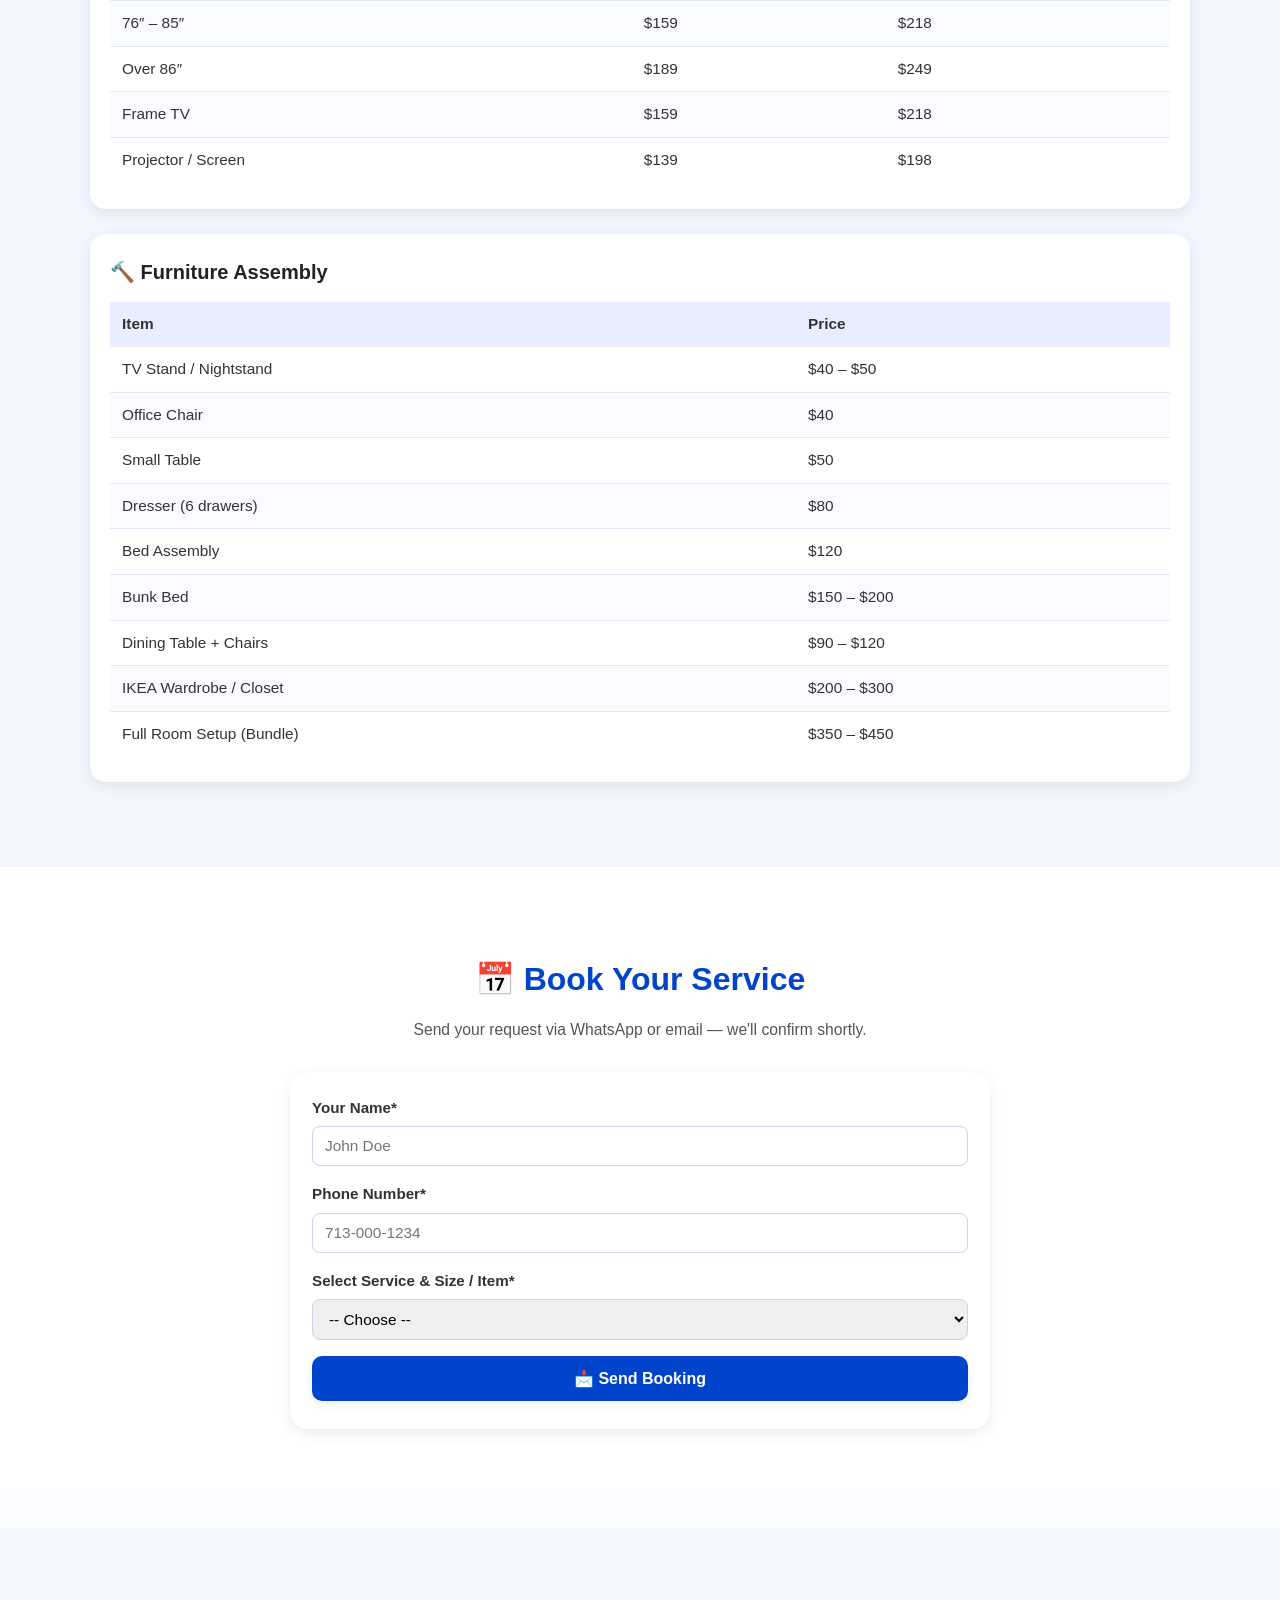
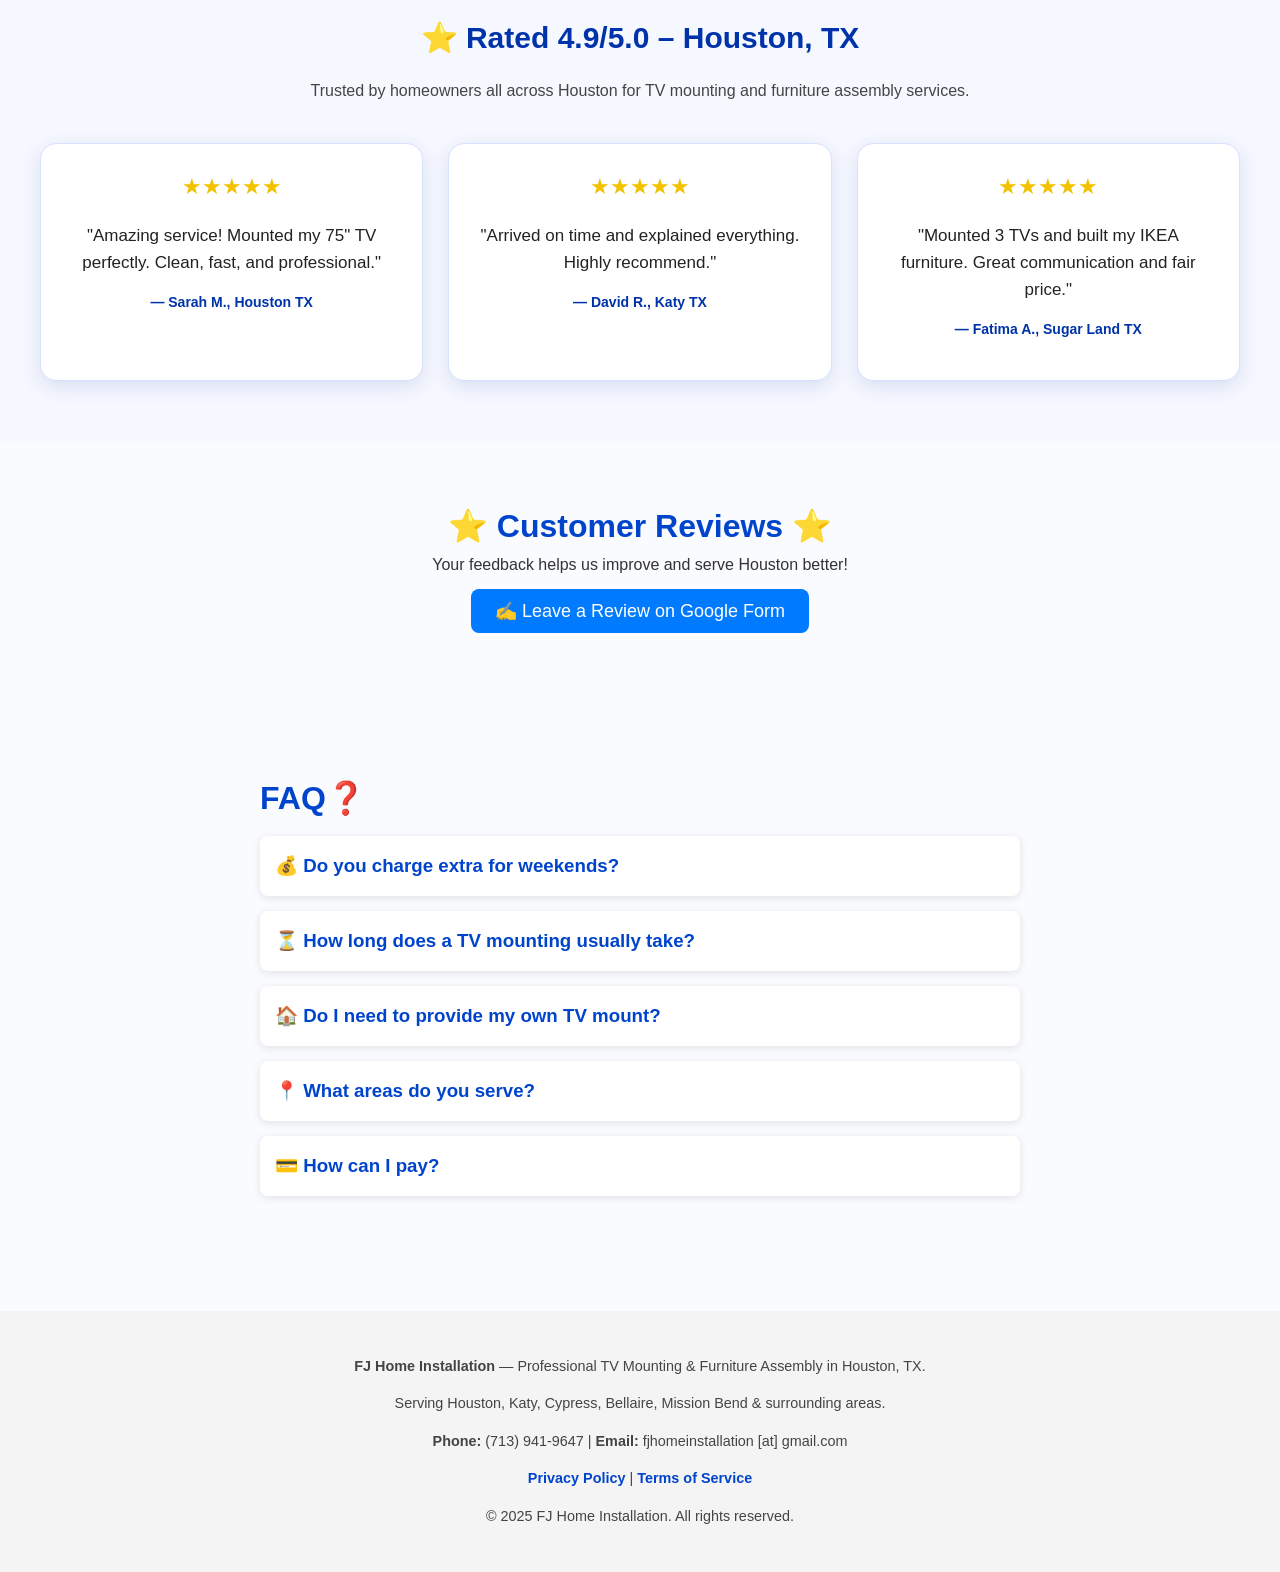
==== commit ad1370cc: "Update index.html" ====
--- a/index.html
+++ b/index.html
@@ -3,28 +3,18 @@
 <head>
   <meta charset="UTF-8" />
   <meta name="viewport" content="width=device-width, initial-scale=1.0" />
-
-  <!-- SEO -->
   <title>FJ Home Installation | TV Mounting & Furniture Assembly in Houston TX</title>
   <meta name="description" content="Professional TV mounting and furniture assembly in Houston, Texas. Fast, reliable service — call (713) 941-9647.">
   <meta name="keywords" content="TV mounting Houston, IKEA furniture assembly, home installation Houston Texas, furniture assembly near me, TV mounting service TX">
   <meta name="author" content="FJ Home Installation">
   <meta name="robots" content="index, follow">
-
-  <!-- Open Graph -->
   <meta property="og:title" content="FJ Home Installation | Houston TX">
   <meta property="og:description" content="TV mounting & furniture assembly across Houston TX. Reliable & professional service. Call (713) 941-9647">
   <meta property="og:image" content="https://fjhomeinstallation.com/images/home-install-banner.png">
   <meta property="og:url" content="https://fjhomeinstallation.com">
   <meta property="og:type" content="website">
-
-  <!-- Favicon -->
   <link rel="icon" type="image/png" href="images/home-install-banner.png">
-
-  <!-- Styles -->
   <link rel="stylesheet" href="style.css" />
-
-  <!-- Business Schema -->
   <script type="application/ld+json">
   {
     "@context": "https://schema.org",
@@ -41,44 +31,9 @@
       "addressCountry": "USA"
     },
     "priceRange": "$$",
-    "openingHours": "Mo-Su 08:00-20:00",
-    "sameAs": [
-      "https://www.google.com/search?q=FJ+Home+Installation"
-    ]
+    "openingHours": "Mo-Su 08:00-20:00"
   }
   </script>
-
-  <!-- FAQ Schema -->
-  <script type="application/ld+json">
-  {
-    "@context": "https://schema.org",
-    "@type": "FAQPage",
-    "mainEntity": [
-      {
-        "@type": "Question",
-        "name": "Do you charge extra for weekends?",
-        "acceptedAnswer": { "@type": "Answer", "text": "No, our prices stay the same — weekends included." }
-      },
-      {
-        "@type": "Question",
-        "name": "How long does a TV mounting usually take?",
-        "acceptedAnswer": { "@type": "Answer", "text": "Most installations take 45–90 minutes depending on size and wiring." }
-      },
-      {
-        "@type": "Question",
-        "name": "Do I need to provide my own TV mount?",
-        "acceptedAnswer": { "@type": "Answer", "text": "You can provide one or we can bring a mount at additional cost." }
-      },
-      {
-        "@type": "Question",
-        "name": "What areas do you serve?",
-        "acceptedAnswer": { "@type": "Answer", "text": "We serve Houston and nearby areas." }
-      }
-    ]
-  }
-  </script>
-
-  <!-- Google tag -->
   <script async src="https://www.googletagmanager.com/gtag/js?id=AW-17759523732"></script>
   <script>
     window.dataLayer = window.dataLayer || [];
@@ -89,306 +44,237 @@
 </head>
 <body>
 
-  <!-- HEADER -->
   <header>
     <h1>FJ Home Installation</h1>
-    <p class="tagline">
-      Professional TV mounting and furniture assembly — serving Houston and surrounding areas with fast, friendly, and reliable service.
-    </p>
+    <p class="tagline">Professional TV mounting and furniture assembly — serving Houston and surrounding areas with fast, friendly, and reliable service.</p>
     <div class="btn-container">
-      <a href="tel:17139419647" class="btn primary">📞 Call (713) 941-9647</a>
-      <a href="/cdn-cgi/l/email-protection#21474b494e4c44484f5255404d4d4055484e4f61464c40484d0f424e4c" class="btn secondary">✉️ Email Us</a>
+      <a href="tel:17139419647" class="btn primary">&#128222; Call (713) 941-9647</a>
+      <a href="mailto:fjhomeinstallation@gmail.com" class="btn secondary">&#9993;&#65039; Email Us</a>
     </div>
   </header>
 
-  <!-- ABOUT -->
   <section id="about">
     <h2>About Us</h2>
-    <p class="sub">
-      At <strong>FJ Home Installation</strong>, we make every home project easy and professional. From mounting TVs to building furniture — we do it all with care, precision, and pride. Trusted by Houston homeowners, we guarantee quality work at affordable prices.
-    </p>
-  </section>
-
-  <!-- SERVICES -->
+    <p class="sub">At <strong>FJ Home Installation</strong>, we make every home project easy and professional. From mounting TVs to building furniture — we do it all with care, precision, and pride. Trusted by Houston homeowners, we guarantee quality work at affordable prices.</p>
+  </section>
+
   <section id="services">
     <h2>Our Services</h2>
     <p class="sub">We offer professional installation services across Houston and nearby areas.</p>
-
     <div class="services-grid" style="grid-template-columns: repeat(2, minmax(0, 340px)); justify-content: center;">
       <div class="card">
         <img src="images/tv-mounting.png" alt="TV mounting service">
         <h3>TV Mounting</h3>
-        <p>Wall mounting, wire hiding, brackets & more.</p>
-      </div>
-
+        <p>Wall mounting, wire hiding, brackets &amp; more.</p>
+      </div>
       <div class="card">
         <img src="images/home-install-services.png" alt="Furniture assembly service">
         <h3>Furniture Assembly</h3>
-        <p>TV stands, beds, dressers, IKEA closets & more.</p>
-      </div>
-    </div>
-  </section>
-
-  <!-- PRICING -->
+        <p>TV stands, beds, dressers, IKEA closets &amp; more.</p>
+      </div>
+    </div>
+  </section>
+
   <section id="pricing">
-    <h2>💰 Pricing &amp; Rates</h2>
+    <h2>&#128176; Pricing &amp; Rates</h2>
     <p class="sub">No hidden fees — clear upfront prices.</p>
-
-    <!-- TV MOUNTING -->
     <div class="price-box">
-      <h3>📺 TV Mounting</h3>
+      <h3>&#128250; TV Mounting</h3>
       <table>
-        <thead>
-          <tr><th>TV Size</th><th>1 Tech</th><th>2 Techs</th></tr>
-        </thead>
+        <thead><tr><th>TV Size</th><th>1 Tech</th><th>2 Techs</th></tr></thead>
         <tbody>
-          <tr><td>Up to 31″</td><td>$69</td><td>$119</td></tr>
-          <tr><td>32″ – 59″</td><td>$109</td><td>$159</td></tr>
-          <tr><td>60″ – 75″</td><td>$129</td><td>$188</td></tr>
-          <tr><td>76″ – 85″</td><td>$159</td><td>$218</td></tr>
-          <tr><td>Over 86″</td><td>$189</td><td>$249</td></tr>
+          <tr><td>Up to 31&#8243;</td><td>$69</td><td>$119</td></tr>
+          <tr><td>32&#8243; &#8211; 59&#8243;</td><td>$109</td><td>$159</td></tr>
+          <tr><td>60&#8243; &#8211; 75&#8243;</td><td>$129</td><td>$188</td></tr>
+          <tr><td>76&#8243; &#8211; 85&#8243;</td><td>$159</td><td>$218</td></tr>
+          <tr><td>Over 86&#8243;</td><td>$189</td><td>$249</td></tr>
           <tr><td>Frame TV</td><td>$159</td><td>$218</td></tr>
           <tr><td>Projector / Screen</td><td>$139</td><td>$198</td></tr>
         </tbody>
       </table>
     </div>
-
-    <!-- FURNITURE ASSEMBLY -->
     <div class="price-box">
-      <h3>🛠 Furniture Assembly</h3>
+      <h3>&#128296; Furniture Assembly</h3>
       <table>
-        <thead>
-          <tr><th>Item</th><th>Price</th></tr>
-        </thead>
+        <thead><tr><th>Item</th><th>Price</th></tr></thead>
         <tbody>
-          <tr><td>TV Stand / Nightstand</td><td>$40 – $50</td></tr>
+          <tr><td>TV Stand / Nightstand</td><td>$40 &#8211; $50</td></tr>
           <tr><td>Office Chair</td><td>$40</td></tr>
           <tr><td>Small Table</td><td>$50</td></tr>
           <tr><td>Dresser (6 drawers)</td><td>$80</td></tr>
           <tr><td>Bed Assembly</td><td>$120</td></tr>
-          <tr><td>Bunk Bed</td><td>$150 – $200</td></tr>
-          <tr><td>Dining Table + Chairs</td><td>$90 – $120</td></tr>
-          <tr><td>IKEA Wardrobe / Closet</td><td>$200 – $300</td></tr>
-          <tr><td>Full Room Setup (Bundle)</td><td>$350 – $450</td></tr>
+          <tr><td>Bunk Bed</td><td>$150 &#8211; $200</td></tr>
+          <tr><td>Dining Table + Chairs</td><td>$90 &#8211; $120</td></tr>
+          <tr><td>IKEA Wardrobe / Closet</td><td>$200 &#8211; $300</td></tr>
+          <tr><td>Full Room Setup (Bundle)</td><td>$350 &#8211; $450</td></tr>
         </tbody>
       </table>
     </div>
   </section>
 
-  <!-- BOOKING -->
   <section id="booking">
-    <h2>📅 Book Your Service</h2>
+    <h2>&#128197; Book Your Service</h2>
     <p class="sub">Send your request via WhatsApp or email — we'll confirm shortly.</p>
-
     <div class="booking-card">
       <form onsubmit="sendBooking(event)">
         <div class="form-group">
           <label for="name">Your Name*</label>
           <input type="text" id="name" required placeholder="John Doe">
         </div>
-
         <div class="form-group">
           <label for="phoneNum">Phone Number*</label>
           <input type="tel" id="phoneNum" required placeholder="713-000-1234">
         </div>
-
         <div class="form-group">
-          <label for="service">Select Service*</label>
+          <label for="service">Select Service &amp; Size / Item*</label>
           <select id="service" required>
             <option value="">-- Choose --</option>
-            <option value="TV Mounting">TV Mounting</option>
-            <option value="Furniture Assembly">Furniture Assembly</option>
+            <optgroup label="TV Mounting">
+              <option value="TV Mounting | Up to 31 inch">TV Mounting – Up to 31"</option>
+              <option value="TV Mounting | 32 to 59 inch">TV Mounting – 32" to 59"</option>
+              <option value="TV Mounting | 60 to 75 inch">TV Mounting – 60" to 75"</option>
+              <option value="TV Mounting | 76 to 85 inch">TV Mounting – 76" to 85"</option>
+              <option value="TV Mounting | Over 86 inch">TV Mounting – Over 86"</option>
+              <option value="TV Mounting | Frame TV">TV Mounting – Frame TV</option>
+              <option value="TV Mounting | Projector / Screen">TV Mounting – Projector / Screen</option>
+            </optgroup>
+            <optgroup label="Furniture Assembly">
+              <option value="Furniture Assembly | TV Stand / Nightstand">Furniture – TV Stand / Nightstand</option>
+              <option value="Furniture Assembly | Office Chair">Furniture – Office Chair</option>
+              <option value="Furniture Assembly | Small Table">Furniture – Small Table</option>
+              <option value="Furniture Assembly | Dresser 6 drawers">Furniture – Dresser (6 drawers)</option>
+              <option value="Furniture Assembly | Bed Assembly">Furniture – Bed Assembly</option>
+              <option value="Furniture Assembly | Bunk Bed">Furniture – Bunk Bed</option>
+              <option value="Furniture Assembly | Dining Table and Chairs">Furniture – Dining Table + Chairs</option>
+              <option value="Furniture Assembly | IKEA Wardrobe / Closet">Furniture – IKEA Wardrobe / Closet</option>
+              <option value="Furniture Assembly | Full Room Setup Bundle">Furniture – Full Room Setup (Bundle)</option>
+            </optgroup>
           </select>
         </div>
-
         <div class="form-group" id="tech-group" style="display:none;">
           <label for="tech">Number of Techs*</label>
           <select id="tech">
             <option value="">-- Choose --</option>
-            <option value="1 Tech">1 Tech (you help)</option>
-            <option value="2 Techs">2 Techs (full service)</option>
+            <option value="1 Tech (you help)">1 Tech (you help)</option>
+            <option value="2 Techs (full service)">2 Techs (full service)</option>
           </select>
         </div>
-
-        <div class="form-group">
-          <label for="detail" id="detail-label">Details (size / item / quantity)*</label>
-          <select id="detail" required>
-            <option value="">-- Choose service first --</option>
-          </select>
-        </div>
-
-        <button type="submit" class="btn-book">📩 Send Booking</button>
+        <button type="submit" class="btn-book">&#128233; Send Booking</button>
       </form>
     </div>
   </section>
 
-  <!-- REVIEWS -->
   <section id="reviews-cards" class="reviews-cards-section">
     <div class="reviews-header">
-      <h2>⭐ Rated 4.9/5.0 – Houston, TX</h2>
+      <h2>&#11088; Rated 4.9/5.0 &#8211; Houston, TX</h2>
       <p>Trusted by homeowners all across Houston for TV mounting and furniture assembly services.</p>
     </div>
     <div class="reviews-container">
       <div class="review-card">
-        <div class="stars">★★★★★</div>
+        <div class="stars">&#9733;&#9733;&#9733;&#9733;&#9733;</div>
         <p class="review-text">"Amazing service! Mounted my 75" TV perfectly. Clean, fast, and professional."</p>
-        <p class="review-name">— Sarah M., Houston TX</p>
+        <p class="review-name">&#8212; Sarah M., Houston TX</p>
       </div>
       <div class="review-card">
-        <div class="stars">★★★★★</div>
+        <div class="stars">&#9733;&#9733;&#9733;&#9733;&#9733;</div>
         <p class="review-text">"Arrived on time and explained everything. Highly recommend."</p>
-        <p class="review-name">— David R., Katy TX</p>
+        <p class="review-name">&#8212; David R., Katy TX</p>
       </div>
       <div class="review-card">
-        <div class="stars">★★★★★</div>
+        <div class="stars">&#9733;&#9733;&#9733;&#9733;&#9733;</div>
         <p class="review-text">"Mounted 3 TVs and built my IKEA furniture. Great communication and fair price."</p>
-        <p class="review-name">— Fatima A., Sugar Land TX</p>
+        <p class="review-name">&#8212; Fatima A., Sugar Land TX</p>
       </div>
     </div>
   </section>
 
   <section id="reviews" class="reviews-section">
-    <h2>⭐ Customer Reviews ⭐</h2>
+    <h2>&#11088; Customer Reviews &#11088;</h2>
     <p class="reviews-desc">Your feedback helps us improve and serve Houston better!</p>
-    <a href="https://docs.google.com/forms/d/e/1FAIpQLSe9zt8FLrPhoZqzOB39yl7vXZ_t0n6Ue8OZa03GRSnGdDCLHA/viewform" target="_blank" class="review-btn">
-      ✍️ Leave a Review on Google Form
-    </a>
-  </section>
-
-  <!-- FAQ -->
+    <a href="https://docs.google.com/forms/d/e/1FAIpQLSe9zt8FLrPhoZqzOB39yl7vXZ_t0n6Ue8OZa03GRSnGdDCLHA/viewform" target="_blank" class="review-btn">&#9997;&#65039; Leave a Review on Google Form</a>
+  </section>
+
   <section id="faq">
-    <h2>FAQ❓</h2>
-    <div class="faq-item">
-      <h3>💰 Do you charge extra for weekends?</h3>
+    <h2>FAQ&#10067;</h2>
+    <div class="faq-item">
+      <h3>&#128176; Do you charge extra for weekends?</h3>
       <p>No, our rates stay the same on weekends — unless it's an emergency job.</p>
     </div>
     <div class="faq-item">
-      <h3>⏳ How long does a TV mounting usually take?</h3>
-      <p>Most jobs take 45–90 minutes depending on size and wall type.</p>
-    </div>
-    <div class="faq-item">
-      <h3>🏠 Do I need to provide my own TV mount?</h3>
+      <h3>&#9203; How long does a TV mounting usually take?</h3>
+      <p>Most jobs take 45&#8211;90 minutes depending on size and wall type.</p>
+    </div>
+    <div class="faq-item">
+      <h3>&#127968; Do I need to provide my own TV mount?</h3>
       <p>You can provide your own mount or we can bring one for an additional cost.</p>
     </div>
     <div class="faq-item">
-      <h3>📍 What areas do you serve?</h3>
+      <h3>&#128205; What areas do you serve?</h3>
       <p>We serve Houston and all nearby areas within 50 miles.</p>
     </div>
     <div class="faq-item">
-      <h3>💳 How can I pay?</h3>
+      <h3>&#128179; How can I pay?</h3>
       <p>Payment is collected after the job is completed.</p>
     </div>
   </section>
 
-  <!-- FOOTER -->
   <footer style="background:#f4f4f4; padding:30px; text-align:center; margin-top:40px;">
-    <p><strong>FJ Home Installation</strong> — Professional TV Mounting & Furniture Assembly in Houston, TX.</p>
-    <p>Serving Houston, Katy, Cypress, Bellaire, Mission Bend & surrounding areas.</p>
-    <p><strong>Phone:</strong> (713) 941-9647 | <strong>Email:</strong> <a href="/cdn-cgi/l/email-protection" class="__cf_email__" data-cfemail="f1979b999e9c94989f8285909d9d9085989e9fb1969c90989ddf929e9c">[email&#160;protected]</a></p>
-    <p>
-      <a href="privacy.html">Privacy Policy</a> |
-      <a href="terms.html">Terms of Service</a>
-    </p>
-    <p>© 2025 FJ Home Installation. All rights reserved.</p>
+    <p><strong>FJ Home Installation</strong> &#8212; Professional TV Mounting &amp; Furniture Assembly in Houston, TX.</p>
+    <p>Serving Houston, Katy, Cypress, Bellaire, Mission Bend &amp; surrounding areas.</p>
+    <p><strong>Phone:</strong> (713) 941-9647 | <strong>Email:</strong> fjhomeinstallation [at] gmail.com</p>
+    <p><a href="privacy.html">Privacy Policy</a> | <a href="terms.html">Terms of Service</a></p>
+    <p>&#169; 2025 FJ Home Installation. All rights reserved.</p>
   </footer>
 
-  <!-- BOOKING SCRIPT -->
-  <script data-cfasync="false" src="/cdn-cgi/scripts/5c5dd728/cloudflare-static/email-decode.min.js"></script><script>
-    const detailOptions = {
-      "TV Mounting": [
-        'Up to 31" TV',
-        '32" – 59" TV',
-        '60" – 75" TV',
-        '76" – 85" TV',
-        'Over 86" TV',
-        'Frame TV',
-        'Projector / Screen'
-      ],
-      "Furniture Assembly": [
-        "TV Stand / Nightstand",
-        "Office Chair",
-        "Small Table",
-        "Dresser (6 drawers)",
-        "Bed Assembly",
-        "Bunk Bed",
-        "Dining Table + Chairs",
-        "IKEA Wardrobe / Closet",
-        "Full Room Setup (Bundle)"
-      ]
-    };
-
-    const serviceSelect = document.getElementById("service");
-    const detailSelect  = document.getElementById("detail");
-    const detailLabel   = document.getElementById("detail-label");
-    const techGroup     = document.getElementById("tech-group");
-    const techSelect    = document.getElementById("tech");
-
-    serviceSelect.addEventListener("change", function () {
-      const service = this.value;
-
-      detailSelect.innerHTML = "";
-      const placeholder = document.createElement("option");
-      placeholder.value = "";
-      placeholder.textContent = "-- Choose --";
-      detailSelect.appendChild(placeholder);
-
-      if (service === "TV Mounting") {
+  <script>
+    var serviceSelect = document.getElementById("service");
+    var techGroup = document.getElementById("tech-group");
+    var techSelect = document.getElementById("tech");
+
+    serviceSelect.addEventListener("change", function() {
+      var val = this.value;
+      if (val.indexOf("TV Mounting") === 0) {
         techGroup.style.display = "block";
         techSelect.required = true;
-        detailLabel.textContent = "TV Size*";
       } else {
         techGroup.style.display = "none";
         techSelect.required = false;
         techSelect.value = "";
-        detailLabel.textContent = "What Item?*";
-      }
-
-      if (detailOptions[service]) {
-        detailOptions[service].forEach(function (opt) {
-          const option = document.createElement("option");
-          option.value = opt;
-          option.textContent = opt;
-          detailSelect.appendChild(option);
-        });
       }
     });
 
     function sendBooking(event) {
       event.preventDefault();
-
-      const name    = document.getElementById("name").value.trim();
-      const phone   = document.getElementById("phoneNum").value.trim();
-      const service = serviceSelect.value;
-      const detail  = detailSelect.value;
-      const tech    = techSelect.value;
-
-      if (!name || !phone || !service || !detail) {
+      var name = document.getElementById("name").value.trim();
+      var phone = document.getElementById("phoneNum").value.trim();
+      var service = serviceSelect.value;
+      var tech = techSelect.value;
+
+      if (!name || !phone || !service) {
         alert("Please fill all required fields.");
         return;
       }
-
-      if (service === "TV Mounting" && !tech) {
+      if (service.indexOf("TV Mounting") === 0 && !tech) {
         alert("Please choose number of techs for TV Mounting.");
         return;
       }
 
-      let message = "Booking Request from FJ Home Installation website:%0A";
-      message += "Name: " + name + "%0A";
-      message += "Phone: " + phone + "%0A";
-      message += "Service: " + service + "%0A";
-      if (service === "TV Mounting") {
-        message += "TV Size: " + detail + "%0A";
-        message += "Number of Techs: " + tech + "%0A";
-      } else {
-        message += "Details: " + detail + "%0A";
-      }
-
-      const whatsappURL = "https://api.whatsapp.com/send?phone=17139419647&text=" + message;
-      const emailSubject = encodeURIComponent("Booking Request - " + service);
-      const emailBody    = decodeURIComponent(message).replace(/%0A/g, "\n");
-      const emailURL     = "mailto:fjhomeinstallation@gmail.com?subject=" + emailSubject + "&body=" + encodeURIComponent(emailBody);
-
-      window.open(whatsappURL, "_blank");
-      window.open(emailURL, "_blank");
+      var msg = "Booking Request from FJ Home Installation website:%0A";
+      msg += "Name: " + name + "%0A";
+      msg += "Phone: " + phone + "%0A";
+      msg += "Service: " + service + "%0A";
+      if (tech) { msg += "Techs: " + tech + "%0A"; }
+
+      var waURL = "https://api.whatsapp.com/send?phone=17139419647&text=" + msg;
+      window.open(waURL, "_blank");
     }
-  </scri
+
+    document.querySelectorAll(".faq-item h3").forEach(function(item) {
+      item.addEventListener("click", function() {
+        var p = item.nextElementSibling;
+        p.style.display = (p.style.display === "block") ? "none" : "block";
+      });
+    });
+  </script>
+</body>
+</html>
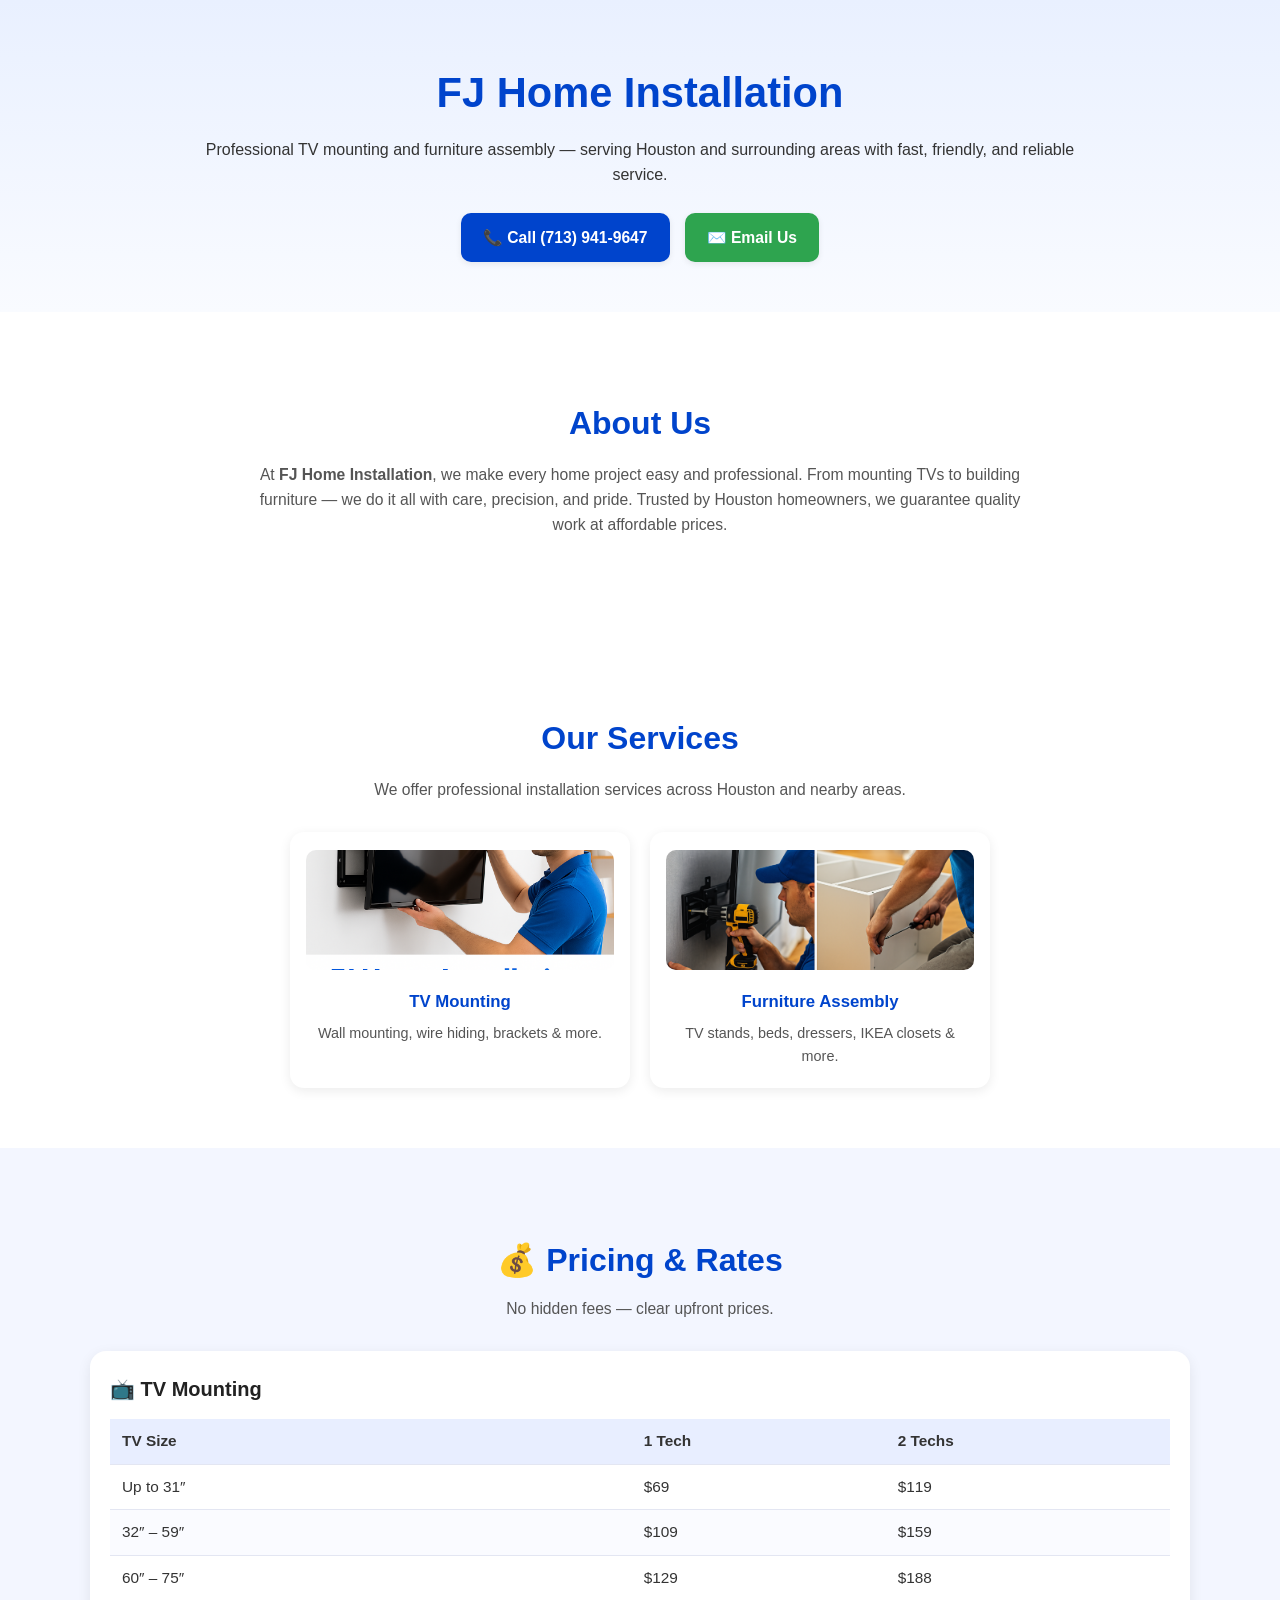
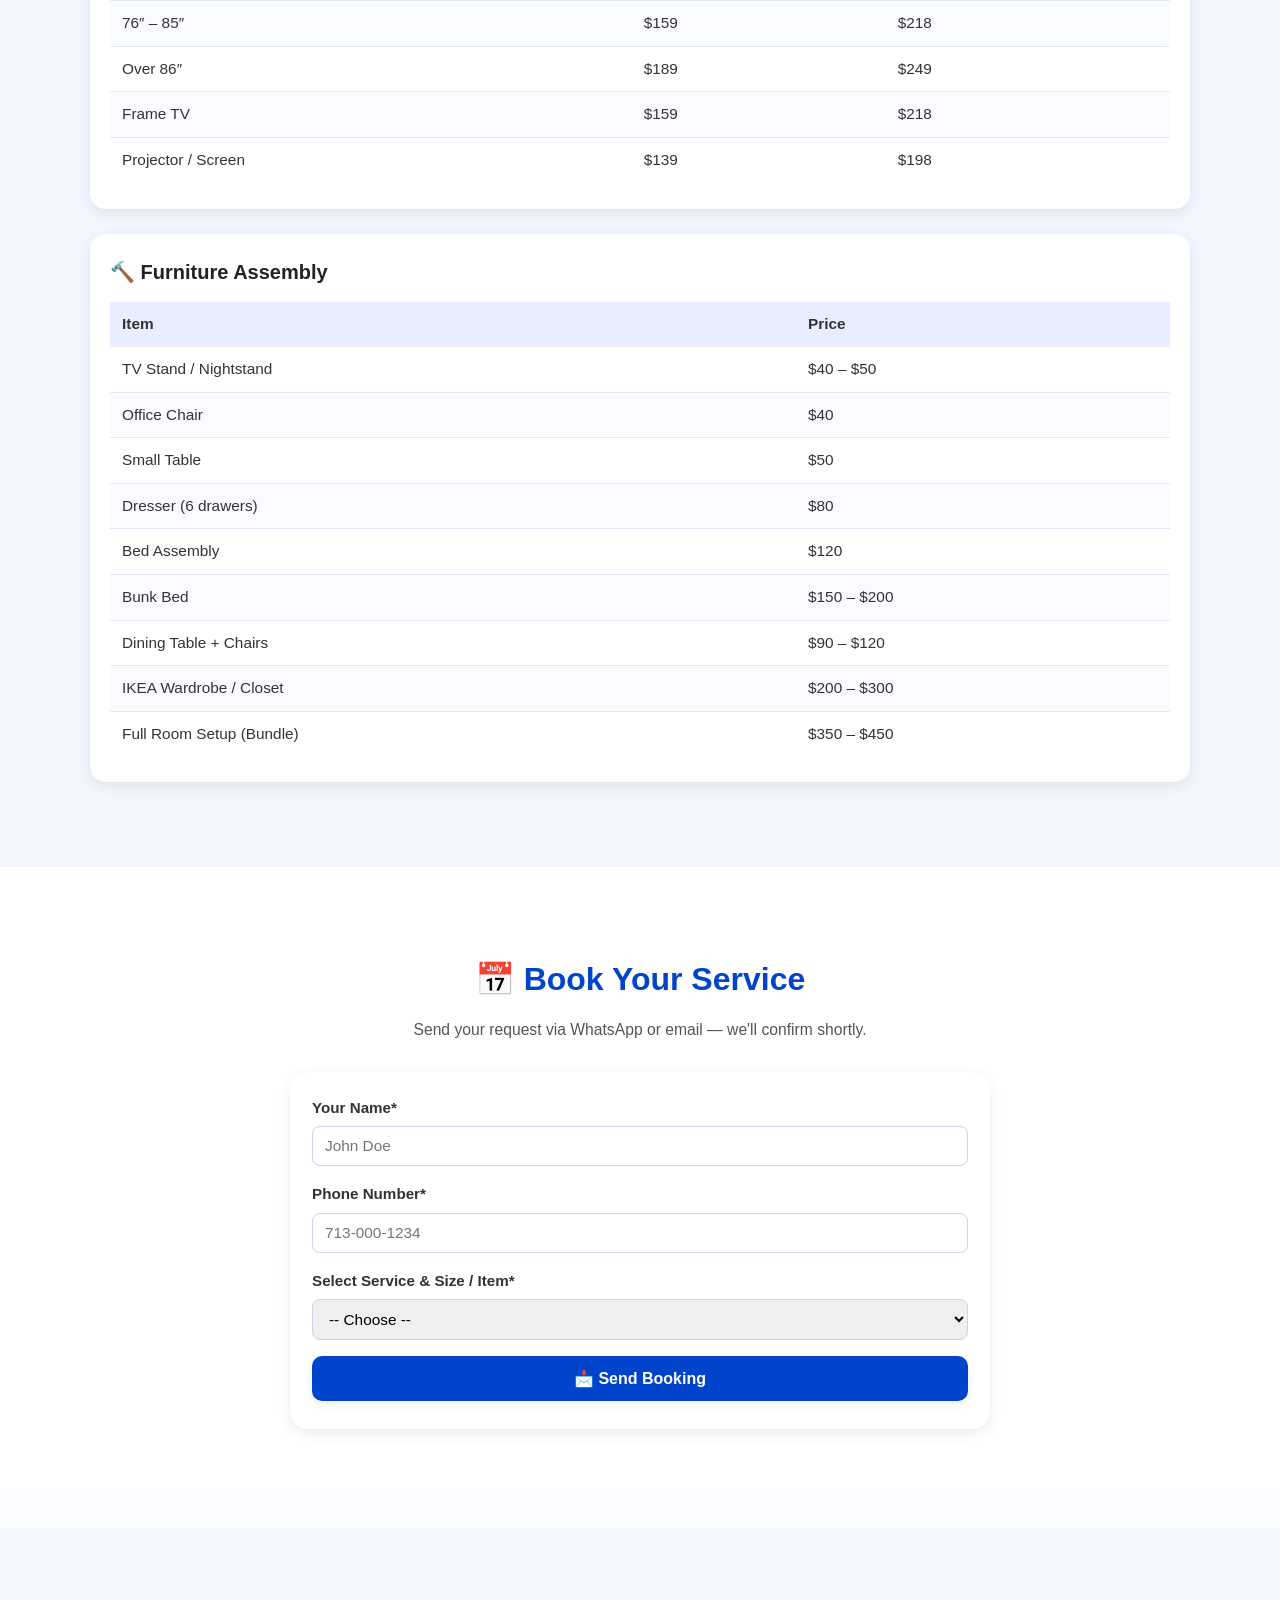
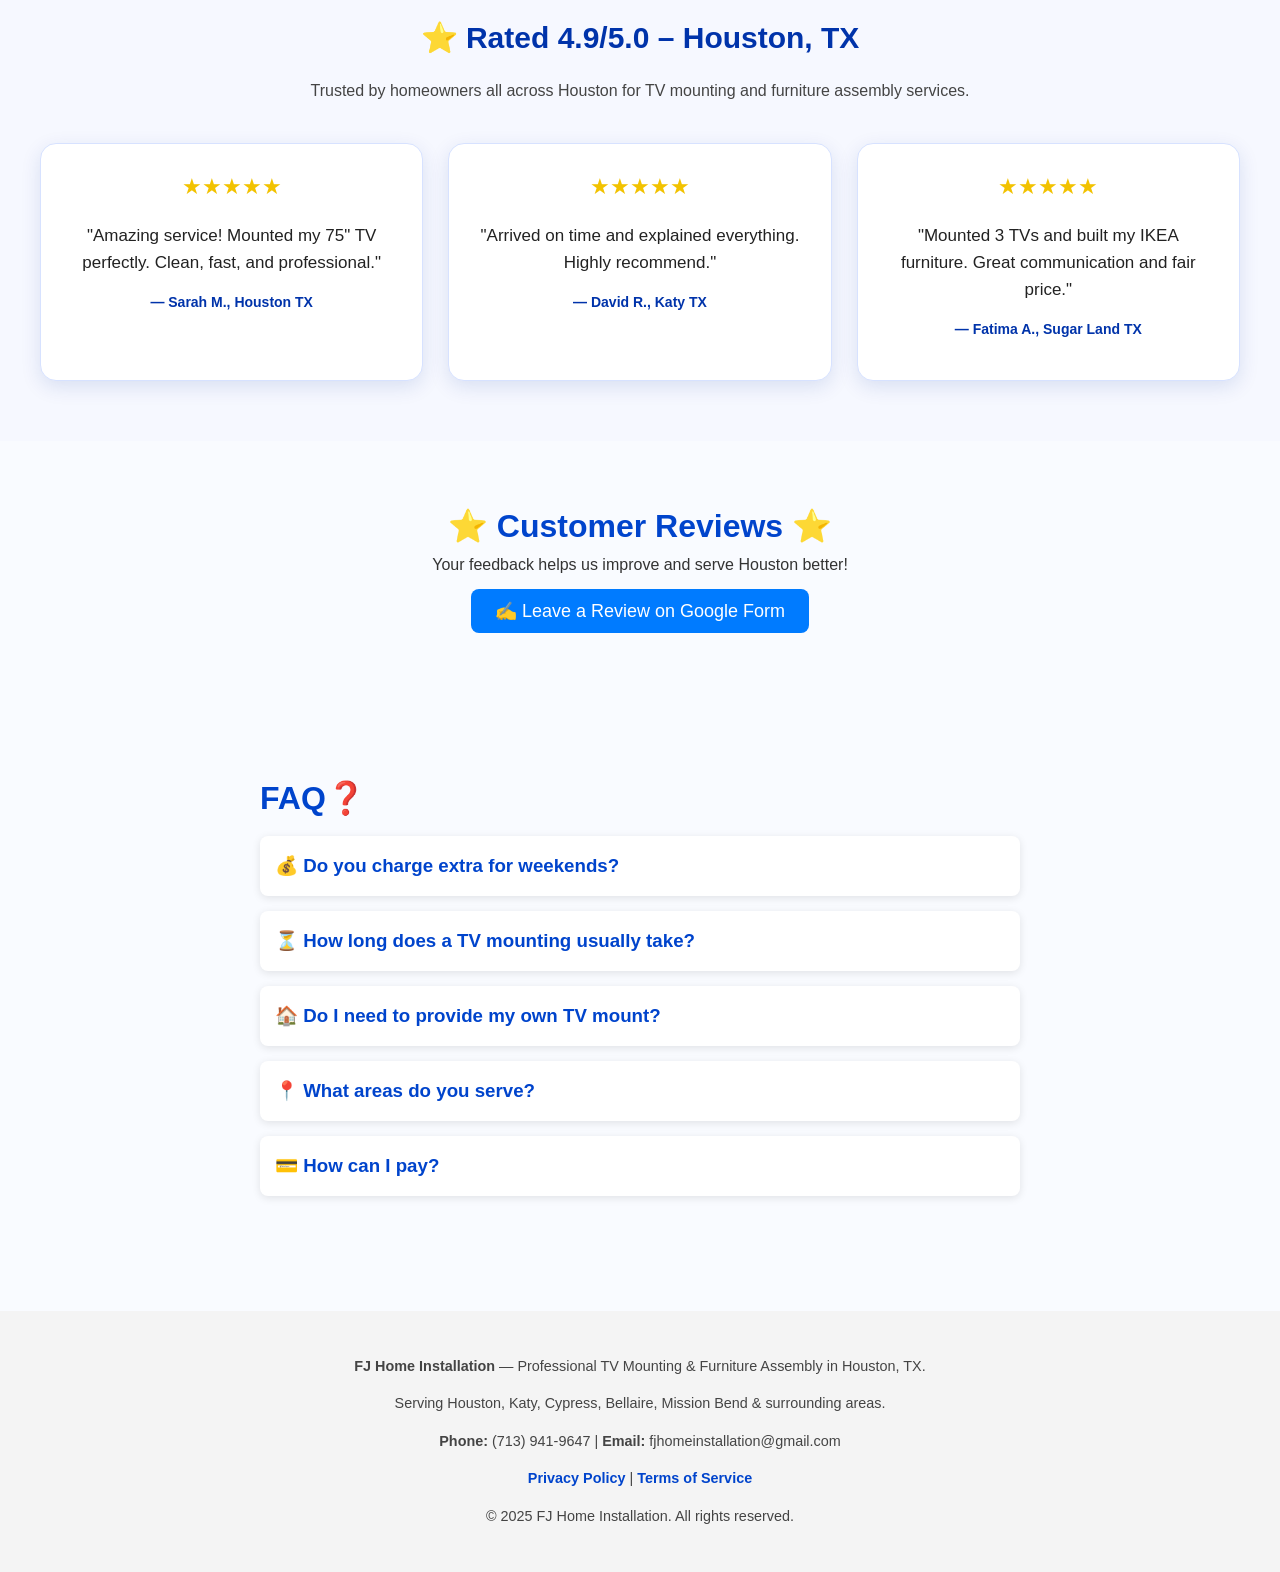
==== commit 54111ae8: "Update index.html" ====
--- a/index.html
+++ b/index.html
@@ -221,7 +221,7 @@
   <footer style="background:#f4f4f4; padding:30px; text-align:center; margin-top:40px;">
     <p><strong>FJ Home Installation</strong> &#8212; Professional TV Mounting &amp; Furniture Assembly in Houston, TX.</p>
     <p>Serving Houston, Katy, Cypress, Bellaire, Mission Bend &amp; surrounding areas.</p>
-    <p><strong>Phone:</strong> (713) 941-9647 | <strong>Email:</strong> fjhomeinstallation [at] gmail.com</p>
+    <p><strong>Phone:</strong> (713) 941-9647 | <strong>Email:</strong> fjhomeinstallation@gmail.com</p>
     <p><a href="privacy.html">Privacy Policy</a> | <a href="terms.html">Terms of Service</a></p>
     <p>&#169; 2025 FJ Home Installation. All rights reserved.</p>
   </footer>
